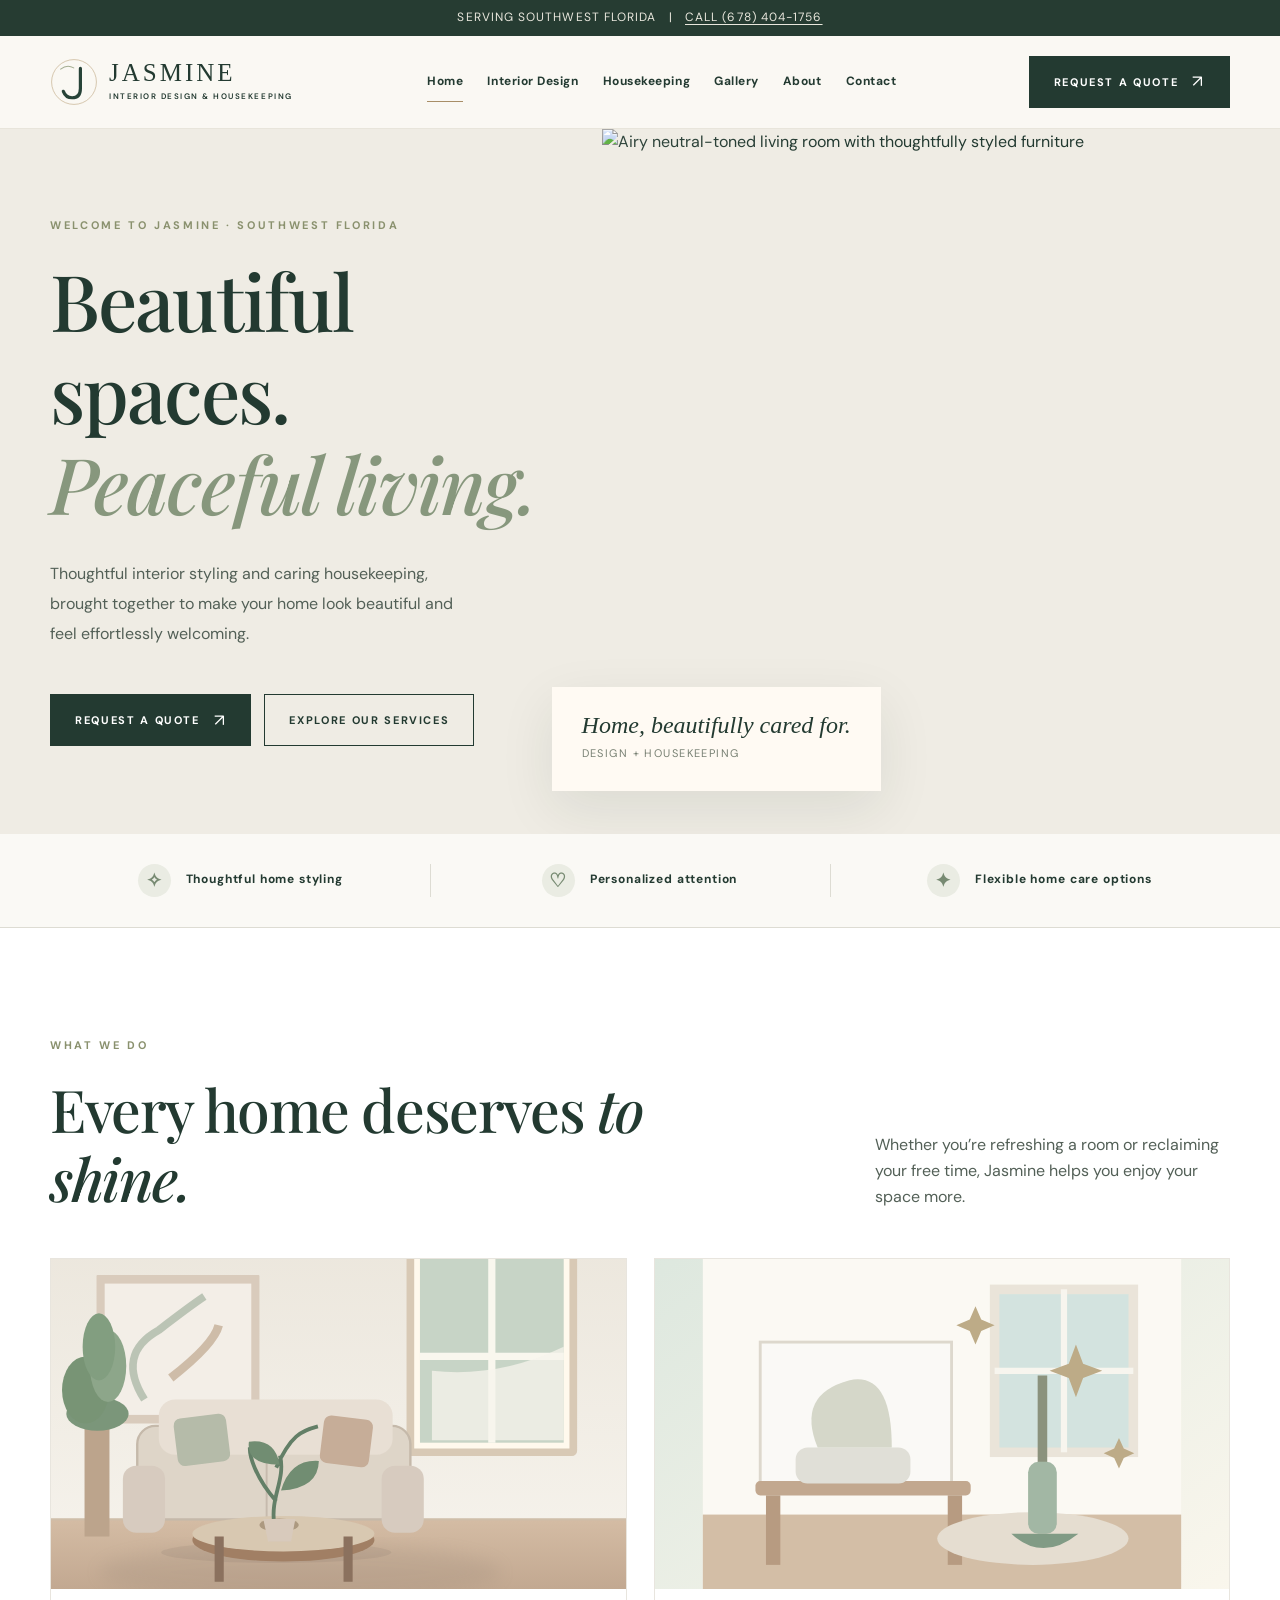
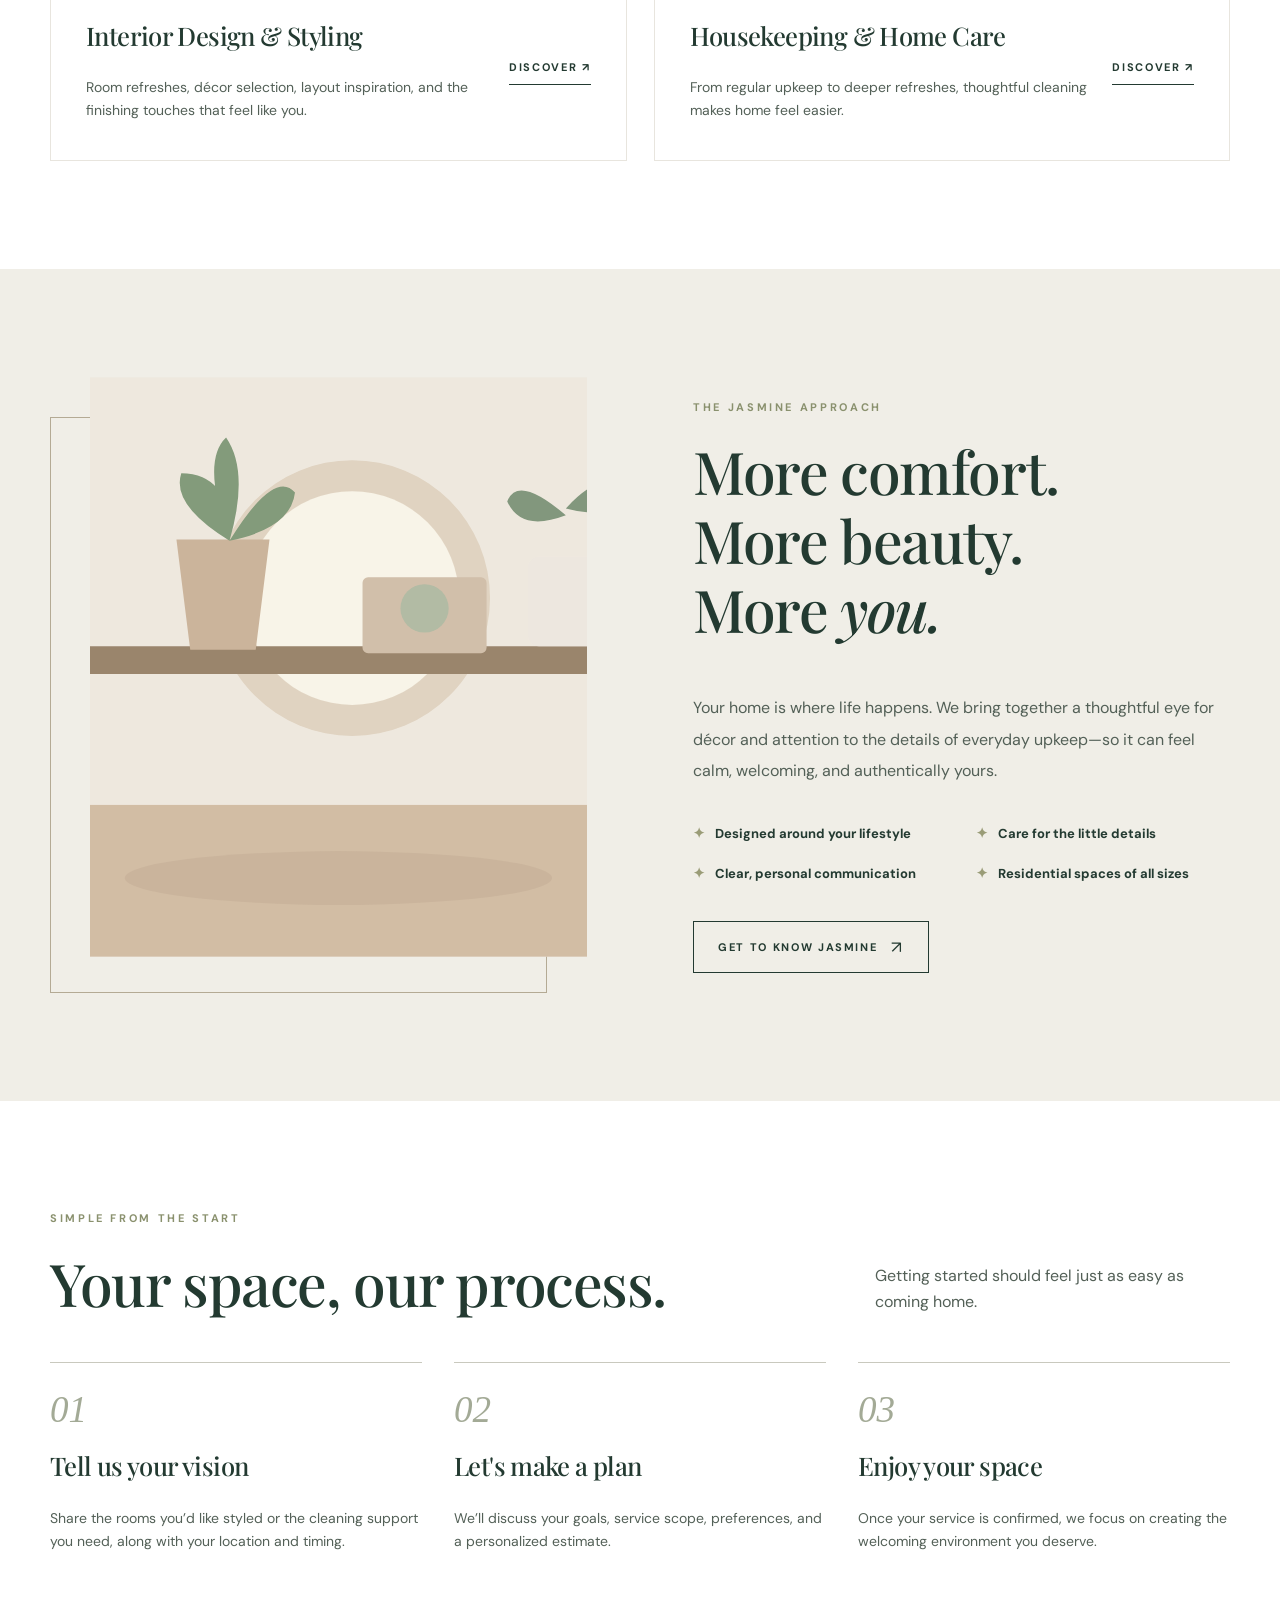
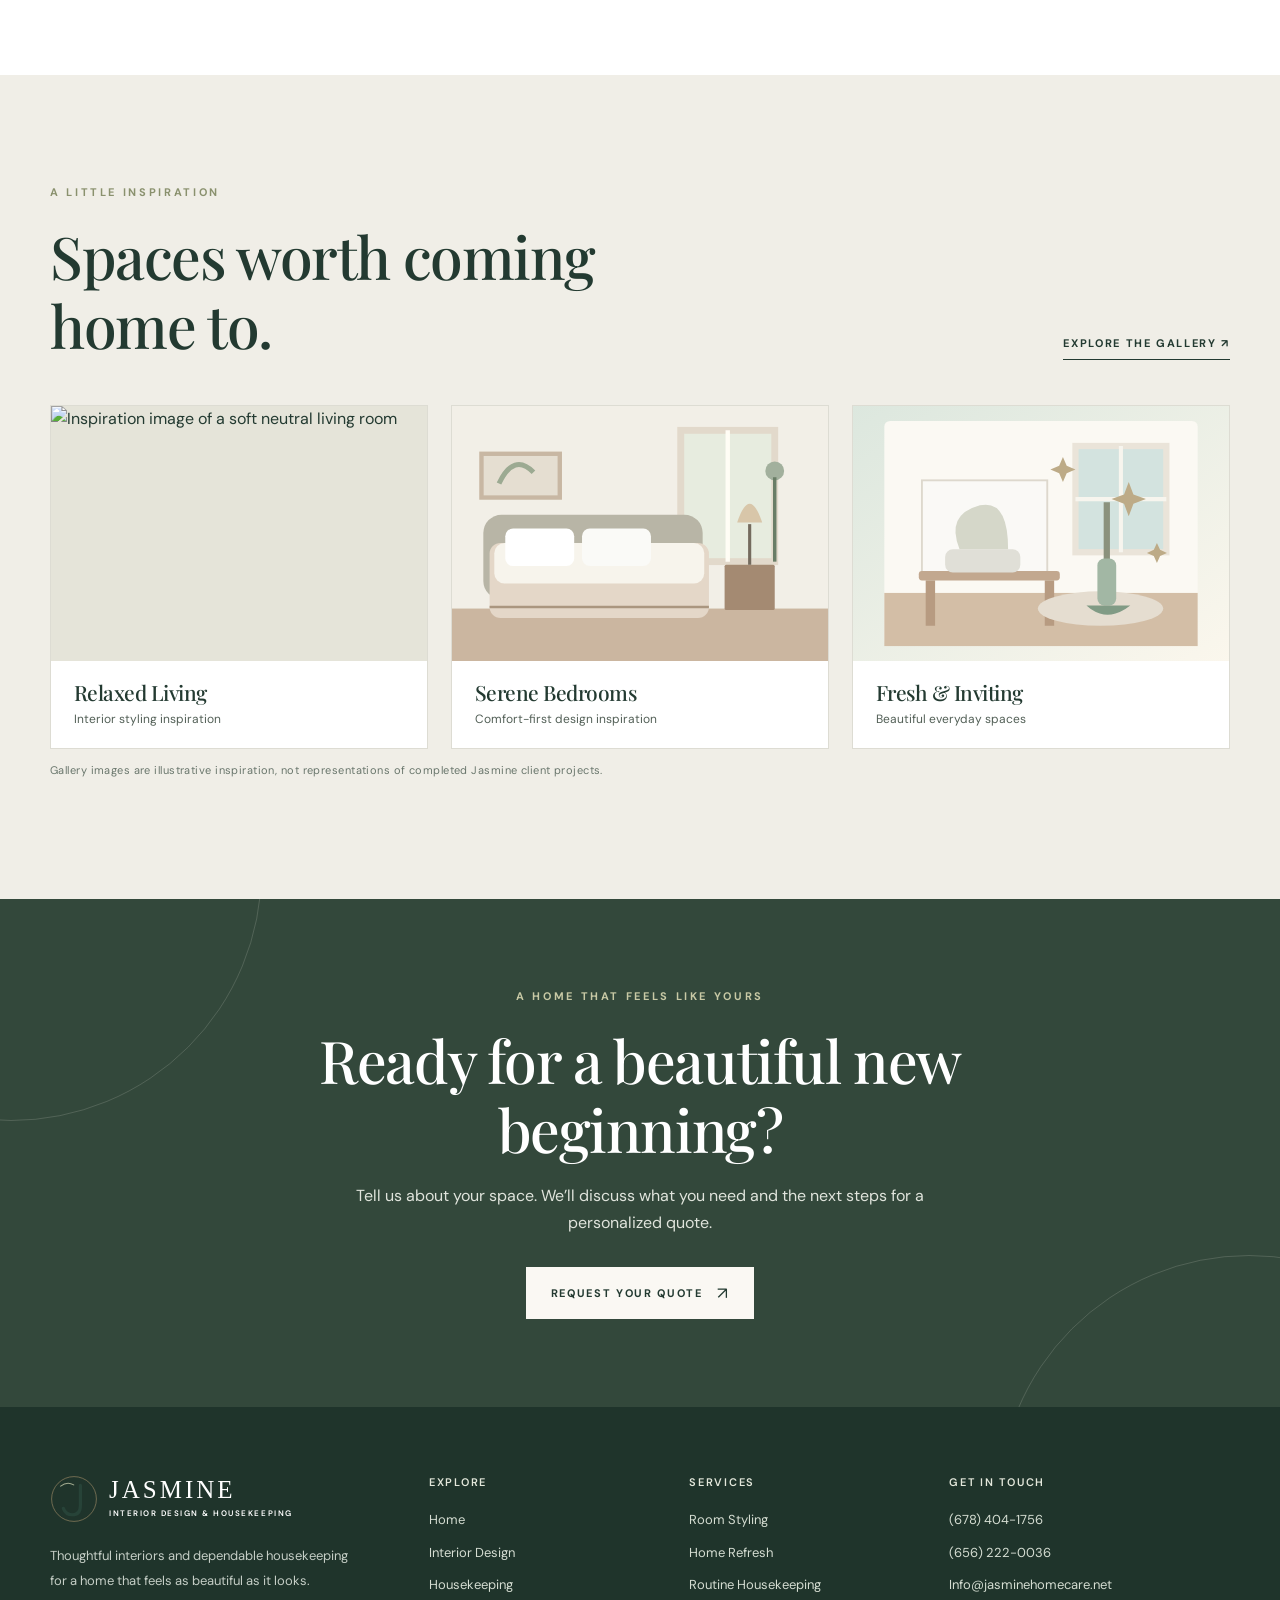
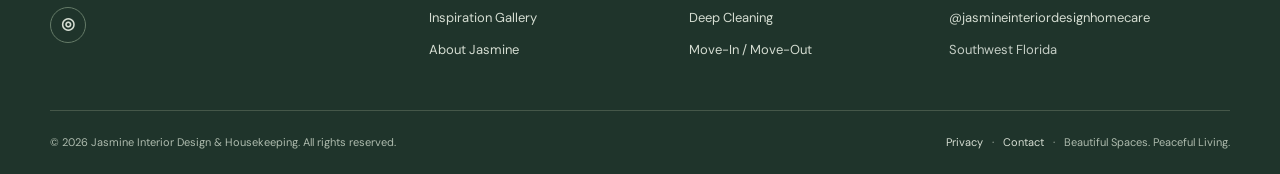
==== index.html @ 0d12ba1d "Initial commit via Netlify [skip ci]" ====
<!doctype html><html lang="en"><head><meta charset="utf-8"><meta name="viewport" content="width=device-width,initial-scale=1"><meta name="theme-color" content="#233a31"><title>Jasmine | Interior Design &amp; Housekeeping in Southwest Florida</title><meta name="description" content="Elegant interior styling and dependable housekeeping in Southwest Florida. Make your space beautiful and peaceful with Jasmine."><link rel="icon" type="image/svg+xml" href="assets/favicon.svg"><link rel="canonical" href="https://jasminehomecare.net/"><link rel="stylesheet" href="assets/site.css"><meta property="og:type" content="website"><meta property="og:title" content="Jasmine | Interior Design &amp; Housekeeping in Southwest Florida"><meta property="og:description" content="Elegant interior styling and dependable housekeeping in Southwest Florida. Make your space beautiful and peaceful with Jasmine."><meta property="og:url" content="https://jasminehomecare.net/"><script type="application/ld+json">{"@context":"https://schema.org","@type":"HomeAndConstructionBusiness","name":"Jasmine Interior Design & Housekeeping","url":"https://jasminehomecare.net","telephone":["+1-678-404-1756","+1-656-222-0036"],"email":"Info@jasminehomecare.net","areaServed":{"@type":"Place","name":"Southwest Florida"},"sameAs":["https://www.instagram.com/jasmineinteriordesignhomecare/"]}</script></head><body><a class="skip-link" href="#main">Skip to content</a><div class="site-announcement">SERVING SOUTHWEST FLORIDA &nbsp; | &nbsp; <a href="tel:+16784041756">CALL (678) 404-1756</a></div><header class="header"><div class="nav container"><a class="brand" href="index.html" aria-label="Jasmine home"><img class="brand-mark" src="assets/logo.svg" alt=""><span class="brand-copy">JASMINE<small>INTERIOR DESIGN & HOUSEKEEPING</small></span></a><nav id="site-menu" class="nav-links" aria-label="Main navigation"><a href="index.html" aria-current="page">Home</a><a href="interior-design.html">Interior Design</a><a href="housekeeping.html">Housekeeping</a><a href="gallery.html">Gallery</a><a href="about.html">About</a><a href="contact.html">Contact</a></nav><div class="nav-actions"><a href="contact.html" class="btn">Request a Quote <span class="arrow">↗</span></a><button class="mobile-toggle" type="button" aria-controls="site-menu" aria-expanded="false" aria-label="Open navigation">☰</button></div></div></header><main id="main"><section class="hero"><div class="hero-copy"><span class="eyebrow">WELCOME TO JASMINE · SOUTHWEST FLORIDA</span><h1>Beautiful spaces.<br><em>Peaceful living.</em></h1><p>Thoughtful interior styling and caring housekeeping, brought together to make your home look beautiful and feel effortlessly welcoming.</p><div class="hero-buttons"><a class="btn" href="contact.html">Request a Quote <span class="arrow">↗</span></a><a class="btn btn--outline" href="interior-design.html">Explore Our Services</a></div></div><div class="hero-photo"><img class="cover-photo" src="https://images.unsplash.com/photo-1600607687920-4e2a09cf159d?auto=format&fit=crop&w=1450&q=85" data-fallback="assets/images/living-room.svg" alt="Airy neutral-toned living room with thoughtfully styled furniture" loading="eager" decoding="async"><div class="float-caption"><b>Home, beautifully cared for.</b><span>Design + housekeeping</span></div></div></section><div class="trust-strip"><div class="container trust-inner"><div><span class="mini-icon">✧</span> Thoughtful home styling</div><div><span class="mini-icon">♡</span> Personalized attention</div><div><span class="mini-icon">✦</span> Flexible home care options</div></div></div><section class="section section--white"><div class="container"><div class="section-heading"><div><span class="eyebrow">WHAT WE DO</span><h2>Every home deserves <em>to shine.</em></h2></div><p>Whether you’re refreshing a room or reclaiming your free time, Jasmine helps you enjoy your space more.</p></div><div class="card-grid"><article class="service-card"><div class="photo-box"><img class="" src="https://images.unsplash.com/photo-1600210492486-724fe5c67fb0?auto=format&fit=crop&w=1100&q=82" data-fallback="assets/images/living-room.svg" alt="Elegant living room decorated in neutral tones" loading="lazy" decoding="async"></div><div class="service-card-copy"><div><h3>Interior Design & Styling</h3><p>Room refreshes, décor selection, layout inspiration, and the finishing touches that feel like you.</p></div><a class="text-link" href="interior-design.html">Discover <span aria-hidden="true">↗</span></a></div></article><article class="service-card"><div class="photo-box"><img class="" src="https://images.unsplash.com/photo-1581578731548-c64695cc6952?auto=format&fit=crop&w=1100&q=82" data-fallback="assets/images/housekeeping.svg" alt="Bright clean home with carefully maintained furnishings" loading="lazy" decoding="async"></div><div class="service-card-copy"><div><h3>Housekeeping & Home Care</h3><p>From regular upkeep to deeper refreshes, thoughtful cleaning makes home feel easier.</p></div><a class="text-link" href="housekeeping.html">Discover <span aria-hidden="true">↗</span></a></div></article></div></div></section><section class="section section--muted"><div class="container intro-grid"><div class="intro-visual"><img class="" src="https://images.unsplash.com/photo-1600566753190-17f0baa2a6c3?auto=format&fit=crop&w=1100&q=82" data-fallback="assets/images/styling.svg" alt="Carefully selected home furnishings and styled décor" loading="lazy" decoding="async"></div><div class="intro-text"><span class="eyebrow">THE JASMINE APPROACH</span><h2>More comfort.<br>More beauty.<br>More <em>you.</em></h2><p>Your home is where life happens. We bring together a thoughtful eye for décor and attention to the details of everyday upkeep—so it can feel calm, welcoming, and authentically yours.</p><div class="detail-list"><span>Designed around your lifestyle</span><span>Care for the little details</span><span>Clear, personal communication</span><span>Residential spaces of all sizes</span></div><a href="about.html" class="btn btn--outline">Get to Know Jasmine <span class="arrow">↗</span></a></div></div></section><section class="section section--white"><div class="container"><div class="section-heading"><div><span class="eyebrow">SIMPLE FROM THE START</span><h2>Your space, our process.</h2></div><p>Getting started should feel just as easy as coming home.</p></div><div class="steps"><div class="step"><span class="step-num">01</span><h3>Tell us your vision</h3><p>Share the rooms you’d like styled or the cleaning support you need, along with your location and timing.</p></div><div class="step"><span class="step-num">02</span><h3>Let's make a plan</h3><p>We’ll discuss your goals, service scope, preferences, and a personalized estimate.</p></div><div class="step"><span class="step-num">03</span><h3>Enjoy your space</h3><p>Once your service is confirmed, we focus on creating the welcoming environment you deserve.</p></div></div></div></section><section class="section section--muted"><div class="container"><div class="section-heading"><div><span class="eyebrow">A LITTLE INSPIRATION</span><h2>Spaces worth coming home to.</h2></div><a class="text-link" href="gallery.html">Explore the Gallery ↗</a></div><div class="gallery-grid"><article class="gallery-card"><div class="photo-box"><img class="" src="https://images.unsplash.com/photo-1600607687920-4e2a09cf159d?auto=format&fit=crop&w=1450&q=85" data-fallback="assets/images/living-room.svg" alt="Inspiration image of a soft neutral living room" loading="lazy" decoding="async"></div><div><h3>Relaxed Living</h3><p>Interior styling inspiration</p></div></article><article class="gallery-card"><div class="photo-box"><img class="" src="https://images.unsplash.com/photo-1616486338812-3dadae4b4ace?auto=format&fit=crop&w=1100&q=82" data-fallback="assets/images/bedroom.svg" alt="Inspiration image of a serene bedroom" loading="lazy" decoding="async"></div><div><h3>Serene Bedrooms</h3><p>Comfort-first design inspiration</p></div></article><article class="gallery-card"><div class="photo-box"><img class="" src="https://images.unsplash.com/photo-1600566752355-35792bedcfea?auto=format&fit=crop&w=1100&q=82" data-fallback="assets/images/housekeeping.svg" alt="Inspiration image of a light-filled kitchen" loading="lazy" decoding="async"></div><div><h3>Fresh & Inviting</h3><p>Beautiful everyday spaces</p></div></article></div><p class="img-caption">Gallery images are illustrative inspiration, not representations of completed Jasmine client projects.</p></div></section><section class="quote-banner"><div class="container"><span class="eyebrow">A HOME THAT FEELS LIKE YOURS</span><h2>Ready for a beautiful new beginning?</h2><p>Tell us about your space. We’ll discuss what you need and the next steps for a personalized quote.</p><a href="contact.html" class="btn btn--light">Request Your Quote <span class="arrow">↗</span></a></div></section></main><footer class="footer"><div class="container"><div class="footer-main"><div><a class="brand" href="index.html"><img class="brand-mark" src="assets/logo.svg" alt=""><span class="brand-copy">JASMINE<small>INTERIOR DESIGN & HOUSEKEEPING</small></span></a><p style="max-width:300px;margin-top:21px">Thoughtful interiors and dependable housekeeping for a home that feels as beautiful as it looks.</p><a class="social-circle" href="https://www.instagram.com/jasmineinteriordesignhomecare/" aria-label="Jasmine on Instagram" target="_blank" rel="noopener noreferrer">◎</a></div><div><h4>Explore</h4><div class="footer-links"><a href="index.html">Home</a><a href="interior-design.html">Interior Design</a><a href="housekeeping.html">Housekeeping</a><a href="gallery.html">Inspiration Gallery</a><a href="about.html">About Jasmine</a></div></div><div><h4>Services</h4><div class="footer-links"><a href="interior-design.html">Room Styling</a><a href="interior-design.html">Home Refresh</a><a href="housekeeping.html">Routine Housekeeping</a><a href="housekeeping.html">Deep Cleaning</a><a href="housekeeping.html">Move-In / Move-Out</a></div></div><div><h4>Get in touch</h4><div class="footer-links"><a href="tel:+16784041756">(678) 404-1756</a><a href="tel:+16562220036">(656) 222-0036</a><a href="mailto:Info@jasminehomecare.net">Info@jasminehomecare.net</a><a href="https://www.instagram.com/jasmineinteriordesignhomecare/" target="_blank" rel="noopener noreferrer">@jasmineinteriordesignhomecare</a><span style="font-size:13px;color:#c5cec6">Southwest Florida</span></div></div></div><div class="footer-bottom"><span>© <span id="year">2026</span> Jasmine Interior Design & Housekeeping. All rights reserved.</span><span><a href="privacy.html">Privacy</a> &nbsp; · &nbsp; <a href="contact.html">Contact</a> &nbsp; · &nbsp; Beautiful Spaces. Peaceful Living.</span></div></div></footer><script src="assets/site.js" defer></script><script>document.getElementById('year').textContent=new Date().getFullYear()</script></body></html>
---- assets/site.css ----
@import url('https://fonts.googleapis.com/css2?family=DM+Sans:wght@400;500;600;700&family=Manrope:wght@400;500;600;700&family=Playfair+Display:wght@400;500;600&display=swap');
:root{--ink:#233a31;--ink2:#45564d;--sage:#94a18b;--gold:#a88e67;--ivory:#f9f7f2;--cream:#efece4;--white:#fff;--line:#dddcd3;--radius:6px;--shadow:0 18px 55px rgba(22,40,30,.09)}*{box-sizing:border-box}html{scroll-behavior:smooth}body{margin:0;background:var(--ivory);color:var(--ink);font-family:'DM Sans',Arial,sans-serif;line-height:1.65}img{max-width:100%;display:block}a{color:inherit}button,input,select,textarea{font:inherit}button{cursor:pointer}h1,h2,h3,h4,p{margin-top:0}h1,h2,h3,.serif{font-family:'Playfair Display',Georgia,serif;font-weight:500;line-height:1.17;letter-spacing:-.024em}h1{font-size:clamp(3.2rem,6.1vw,6.8rem)}h2{font-size:clamp(2.35rem,4.6vw,4.35rem)}h3{font-size:clamp(1.45rem,2vw,2rem)}p{color:#536057}a{text-decoration:none}a:hover{color:#8b7758}.container{width:min(1180px,calc(100% - 52px));margin-inline:auto}.eyebrow{display:block;color:#8a916e;font-size:11px;letter-spacing:.24em;font-weight:700;text-transform:uppercase;margin-bottom:21px}.eyebrow--light{color:#dbd3b9}.site-announcement{background:#263c32;color:#e9e7dd;text-align:center;font-size:12px;padding:8px 18px;letter-spacing:.09em}.site-announcement a{text-decoration:underline;text-underline-offset:3px}.header{position:relative;z-index:10;background:#faf8f3;border-bottom:1px solid #e8e5db}.nav{height:92px;display:flex;align-items:center;justify-content:space-between;gap:30px}.brand{display:flex;align-items:center;gap:11px;min-width:245px}.brand-mark{width:48px;height:48px;flex:0 0 auto}.brand-copy{font-family:Georgia,serif;font-size:25px;line-height:1;letter-spacing:.12em;color:var(--ink)}.brand-copy small{font:600 8px/1.7 'DM Sans',sans-serif;letter-spacing:.19em;display:block;margin-top:5px}.nav-links{display:flex;align-items:center;gap:24px}.nav-links a{font-size:12px;font-weight:700;white-space:nowrap;letter-spacing:.045em;position:relative}.nav-links a[aria-current="page"]:after{content:'';position:absolute;left:0;right:0;bottom:-10px;height:1px;background:var(--gold)}.nav-actions{display:flex;align-items:center;gap:12px}.btn{display:inline-flex;align-items:center;justify-content:center;gap:14px;min-height:52px;padding:15px 24px;background:var(--ink);border:1px solid var(--ink);color:white;font-size:11px;letter-spacing:.15em;text-transform:uppercase;font-weight:700;transition:transform .22s,background .22s,color .22s;white-space:nowrap}.btn:hover{transform:translateY(-2px);background:#3c5749;color:#fff}.btn--outline{background:transparent;border-color:var(--ink);color:var(--ink)}.btn--outline:hover{color:white;background:var(--ink)}.btn--light{background:#faf8f3;color:var(--ink);border-color:#faf8f3}.btn--light:hover{color:var(--ink);background:#e6dfd1}.arrow{font-size:17px;font-weight:400;line-height:1}.mobile-toggle{display:none;background:none;border:none;padding:8px;color:var(--ink);font-size:24px}.hero{position:relative;min-height:705px;display:grid;grid-template-columns:47% 53%;background:var(--cream);overflow:hidden}.hero-copy{z-index:1;display:flex;flex-direction:column;justify-content:center;padding:70px max(45px,calc((100vw - 1180px)/2)) 70px max(26px,calc((100vw - 1180px)/2));padding-right:35px}.hero-copy h1{margin:0 0 30px;max-width:600px}.hero-copy h1 em{font-style:italic;color:#87977d}.hero-copy p{font-size:16px;max-width:410px;line-height:1.85}.hero-buttons{display:flex;flex-wrap:wrap;gap:13px;margin-top:30px}.hero-photo{position:relative;min-height:560px}.cover-photo{position:absolute;inset:0;width:100%;height:100%;object-fit:cover}.hero-photo:after{content:'';position:absolute;inset:0;background:linear-gradient(90deg,rgba(239,236,228,.07),transparent 35%)}.float-caption{position:absolute;left:-50px;bottom:43px;z-index:1;background:#fffaf3;padding:25px 30px;box-shadow:var(--shadow);min-width:238px}.float-caption b{display:block;font:italic 24px Georgia,serif}.float-caption span{font-size:11px;color:#788073;text-transform:uppercase;letter-spacing:.13em}.trust-strip{background:#faf9f5;border-bottom:1px solid var(--line)}.trust-inner{display:grid;grid-template-columns:repeat(3,1fr);gap:18px;padding:30px 0}.trust-inner div{display:flex;align-items:center;justify-content:center;gap:15px;border-right:1px solid var(--line);font-size:12px;letter-spacing:.07em;font-weight:700}.trust-inner div:last-child{border:0}.mini-icon{width:33px;height:33px;border-radius:50%;display:grid;place-items:center;background:#eaece3;color:#778a72;font-size:19px}.section{padding:108px 0}.section--muted{background:#f0eee7}.section--white{background:white}.section-heading{display:flex;justify-content:space-between;align-items:end;gap:28px;margin-bottom:45px}.section-heading h2{max-width:650px;margin-bottom:0}.section-heading p{max-width:355px;margin-bottom:2px}.card-grid{display:grid;grid-template-columns:repeat(2,1fr);gap:27px}.service-card{background:white;border:1px solid #e8e5de;overflow:hidden}.photo-box{position:relative;overflow:hidden;background:#e5e4d9}.service-card .photo-box{height:330px}.photo-box img{width:100%;height:100%;object-fit:cover;transition:transform .55s}.service-card:hover img,.gallery-card:hover img{transform:scale(1.045)}.service-card-copy{padding:32px 35px 38px;display:flex;justify-content:space-between;gap:25px;align-items:center}.service-card-copy p{font-size:14px;margin:9px 0 0}.text-link{font-size:11px;text-transform:uppercase;letter-spacing:.15em;border-bottom:1px solid currentColor;padding-bottom:7px;font-weight:700;white-space:nowrap}.intro-grid{display:grid;grid-template-columns:1fr 1fr;gap:9%;align-items:center}.intro-visual{position:relative;padding:0 0 36px 40px}.intro-visual:before{content:'';position:absolute;left:0;top:40px;bottom:0;right:40px;border:1px solid #b4aa94}.intro-visual img{position:relative;width:100%;height:580px;object-fit:cover}.intro-text p{max-width:525px;line-height:1.95}.detail-list{display:grid;grid-template-columns:repeat(2,1fr);gap:17px 29px;margin:36px 0}.detail-list span{font-size:13px;font-weight:700;display:flex;align-items:center;gap:10px}.detail-list span:before{content:'✦';color:#9a9c77;font-size:14px}.numbers{background:var(--ink);color:white;padding:70px 0}.numbers-inner{display:grid;grid-template-columns:repeat(3,1fr);gap:36px;text-align:center}.numbers b{display:block;font:400 36px Georgia,serif;margin-bottom:8px}.numbers span{color:#d5dbd2;font-size:12px;letter-spacing:.09em}.steps{display:grid;grid-template-columns:repeat(3,1fr);gap:32px}.step{border-top:1px solid #c9c9be;padding-top:25px}.step-num{font:italic 37px Georgia,serif;color:#a3aa96;display:block;margin-bottom:20px}.step p{font-size:14px}.quote-banner{background:#33483b;color:white;padding:88px 0;text-align:center;position:relative;overflow:hidden}.quote-banner:before,.quote-banner:after{content:'';position:absolute;border:1px solid rgba(222,223,210,.18);width:500px;height:500px;border-radius:50%;top:-280px;left:-240px}.quote-banner:after{left:auto;right:-220px;top:auto;bottom:-350px}.quote-banner .eyebrow{color:#c8c9a5}.quote-banner h2{max-width:780px;margin:0 auto 20px}.quote-banner p{color:#e0e4dc;max-width:580px;margin:0 auto 31px}.footer{background:#1f342b;color:#e4e8dc;padding:68px 0 22px}.footer-main{display:grid;grid-template-columns:1.55fr 1fr 1fr 1.3fr;gap:44px}.footer h4{font:600 11px 'DM Sans',sans-serif;letter-spacing:.16em;text-transform:uppercase;margin-bottom:20px}.footer p{color:#c5cec6;font-size:13px;line-height:1.9}.footer a{color:#d5ddd2;font-size:13px}.footer a:hover{color:white;text-decoration:underline}.footer .brand-copy{color:white}.footer-links{display:grid;gap:11px}.footer-bottom{display:flex;justify-content:space-between;gap:20px;border-top:1px solid #455749;margin-top:50px;padding-top:22px;font-size:11px;color:#aebbae}.footer-bottom a{font-size:11px}.page-hero{background:#eae7df;padding:105px 0 110px;position:relative;overflow:hidden}.page-hero:after{content:'';width:470px;height:470px;border:1px solid #cfcaba;position:absolute;right:-130px;top:-230px;border-radius:50%}.page-hero .container{position:relative;z-index:1}.page-hero h1{font-size:clamp(3.6rem,6vw,6.5rem);max-width:830px}.page-hero p{max-width:650px;font-size:17px;line-height:1.9}.split-feature{display:grid;grid-template-columns:1fr 1fr;align-items:center;gap:8%}.split-feature img{height:520px;width:100%;object-fit:cover}.split-feature p{line-height:1.95}.pill-label{font-size:11px;text-transform:uppercase;letter-spacing:.18em;color:var(--gold);font-weight:700}.tiles{display:grid;grid-template-columns:repeat(3,1fr);gap:23px}.tile{background:white;border:1px solid var(--line);padding:33px;min-height:245px}.tile .tile-symbol{font:italic 32px Georgia,serif;color:#a8ad92}.tile h3{font-size:24px;margin-top:24px;margin-bottom:11px}.tile p{font-size:13px;line-height:1.8}.gallery-grid{display:grid;grid-template-columns:repeat(3,1fr);gap:23px}.gallery-card{background:#fff;border:1px solid var(--line)}.gallery-card .photo-box{height:255px}.gallery-card div:last-child{padding:19px 23px}.gallery-card h3{font-size:21px;margin:0 0 5px}.gallery-card p{font-size:12px;margin:0}.filters{display:flex;gap:9px;flex-wrap:wrap;margin:0 0 30px}.filter-btn{padding:11px 18px;background:transparent;border:1px solid #bbc1b4;font-size:12px;color:var(--ink)}.filter-btn[aria-pressed="true"]{background:var(--ink);color:#fff;border-color:var(--ink)}.notice{padding:16px 22px;background:#e5ebe2;font-size:13px;border-left:3px solid #8a9a84;color:#405347;margin-bottom:34px}.contact-layout{display:grid;grid-template-columns:1fr 1.22fr;gap:8%;align-items:start}.contact-aside{padding-top:10px}.contact-aside h2{font-size:clamp(2.4rem,4vw,4rem)}.contact-details{display:grid;gap:24px;margin-top:38px}.contact-item{padding-bottom:21px;border-bottom:1px solid var(--line)}.contact-item small{font-size:10px;letter-spacing:.17em;color:#859083;text-transform:uppercase;font-weight:700;display:block;margin-bottom:8px}.contact-item a{font-size:18px}.contact-form{background:white;border:1px solid #e1dfd5;padding:42px;box-shadow:var(--shadow)}.contact-form h3{margin-bottom:8px;font-size:32px}.contact-form p{font-size:13px;margin-bottom:27px}.form-grid{display:grid;grid-template-columns:1fr 1fr;gap:20px}.form-field{display:flex;flex-direction:column;gap:7px;margin-bottom:19px}.form-field.full{grid-column:1/-1}.form-field label{font-weight:700;color:#3d5043;font-size:12px}.form-field input,.form-field select,.form-field textarea{width:100%;padding:14px 15px;border:1px solid #d5d8ce;border-radius:0;background:#fbfaf7;color:var(--ink);outline-offset:2px;font-size:14px}.form-field textarea{min-height:122px;resize:vertical}.form-field input:focus,.form-field select:focus,.form-field textarea:focus{border-color:#7f8e79;outline:2px solid #c5d1c1}.form-note{font-size:12px;color:#718071;margin:17px 0 0}.form-actions{display:flex;flex-wrap:wrap;gap:10px;align-items:center}.status{margin-top:12px;font-size:13px;min-height:20px}.faq{max-width:900px;margin:auto}.faq details{border-bottom:1px solid var(--line);padding:22px 0}.faq summary{cursor:pointer;font:500 22px Georgia,serif;list-style:none;display:flex;justify-content:space-between;gap:20px}.faq summary::-webkit-details-marker{display:none}.faq summary:after{content:'+';font:400 24px sans-serif}.faq details[open] summary:after{content:'−'}.faq details p{padding-top:16px;font-size:14px;margin:0;line-height:1.9;max-width:720px}.social-circle{border:1px solid #657b68;border-radius:50%;width:36px;height:36px;display:inline-flex;align-items:center;justify-content:center;font-weight:700;font-size:16px!important}.skip-link{position:absolute;left:-9999px;top:10px;background:white;padding:12px;z-index:100}.skip-link:focus{left:10px}.img-caption{font-size:11px;color:#69766c;letter-spacing:.04em;margin-top:12px}.small-list{padding-left:20px;color:#536057;font-size:14px;line-height:2}.legal{max-width:840px}.legal h2{font-size:32px;margin-top:35px}.legal p,.legal li{font-size:14px;line-height:1.9}.spacer{height:15px}@media(max-width:1150px){.nav-links{gap:15px}.nav-links a{font-size:11px}.brand{min-width:210px}.brand-copy{font-size:22px}.nav-actions .btn{padding:12px 14px}.footer-main{gap:26px}}@media(max-width:990px){.nav{height:80px}.mobile-toggle{display:block}.nav-links{position:absolute;display:none;top:100%;left:0;right:0;background:#faf8f3;padding:25px 26px 30px;box-shadow:0 20px 30px #00000017;border-bottom:1px solid var(--line);flex-direction:column;align-items:stretch;gap:20px}.nav-links.is-open{display:flex}.nav-links a{font-size:14px}.nav-links a[aria-current="page"]:after{bottom:-4px;right:auto;width:36px}.hero{grid-template-columns:50% 50%;min-height:600px}.hero-copy{padding-left:27px}.hero-copy h1{font-size:clamp(3.1rem,5vw,5rem)}.float-caption{left:18px}.footer-main{grid-template-columns:repeat(2,1fr)}.section{padding:75px 0}.contact-layout{gap:35px}}@media(max-width:700px){.container{width:min(100% - 36px,1180px)}.site-announcement{font-size:10px}.nav-actions .btn{display:none}.nav{height:72px}.brand{min-width:0}.brand-mark{height:41px;width:41px}.brand-copy{font-size:21px}.brand-copy small{font-size:7px}.hero{display:flex;flex-direction:column;min-height:0}.hero-copy{order:2;padding:53px 22px 65px}.hero-copy h1{font-size:clamp(3.55rem,13vw,5.3rem)}.hero-photo{order:1;min-height:370px}.float-caption{left:auto;right:18px;bottom:-18px;padding:17px 20px;min-width:190px}.float-caption b{font-size:20px}.trust-inner{grid-template-columns:1fr;gap:10px;padding:20px 0}.trust-inner div{justify-content:flex-start;border:none;padding:6px}.section{padding:69px 0}.section-heading{align-items:start;flex-direction:column;margin-bottom:30px;gap:15px}.section-heading h2{font-size:clamp(2.55rem,10vw,4rem)}.card-grid,.intro-grid,.split-feature,.contact-layout{grid-template-columns:1fr;gap:40px}.service-card .photo-box{height:270px}.service-card-copy{padding:25px;align-items:start;flex-direction:column;gap:12px}.intro-visual{padding:0 0 25px 25px}.intro-visual img,.split-feature img{height:370px}.detail-list{grid-template-columns:1fr 1fr;gap:15px}.steps,.tiles,.gallery-grid{grid-template-columns:1fr}.numbers-inner{grid-template-columns:1fr;gap:27px}.numbers{padding:45px 0}.quote-banner{padding:75px 0}.quote-banner h2{font-size:2.8rem}.page-hero{padding:70px 0}.page-hero h1{font-size:clamp(3.1rem,12vw,5rem)}.footer-main{grid-template-columns:1fr 1fr;gap:35px}.footer-main>div:first-child{grid-column:1/-1}.footer-bottom{flex-direction:column}.gallery-card .photo-box{height:290px}.contact-form{padding:25px 22px}.form-grid{grid-template-columns:1fr;gap:0}.form-field.full{grid-column:auto}.faq summary{font-size:19px}}@media(max-width:420px){.footer-main{grid-template-columns:1fr}.hero-buttons{align-items:stretch;flex-direction:column}.btn{width:100%}.detail-list{grid-template-columns:1fr}.float-caption{bottom:-27px}.hero-copy{padding-top:62px}}@media(prefers-reduced-motion:reduce){html{scroll-behavior:auto}*,*:before,*:after{animation-duration:.01ms!important;transition-duration:.01ms!important}}
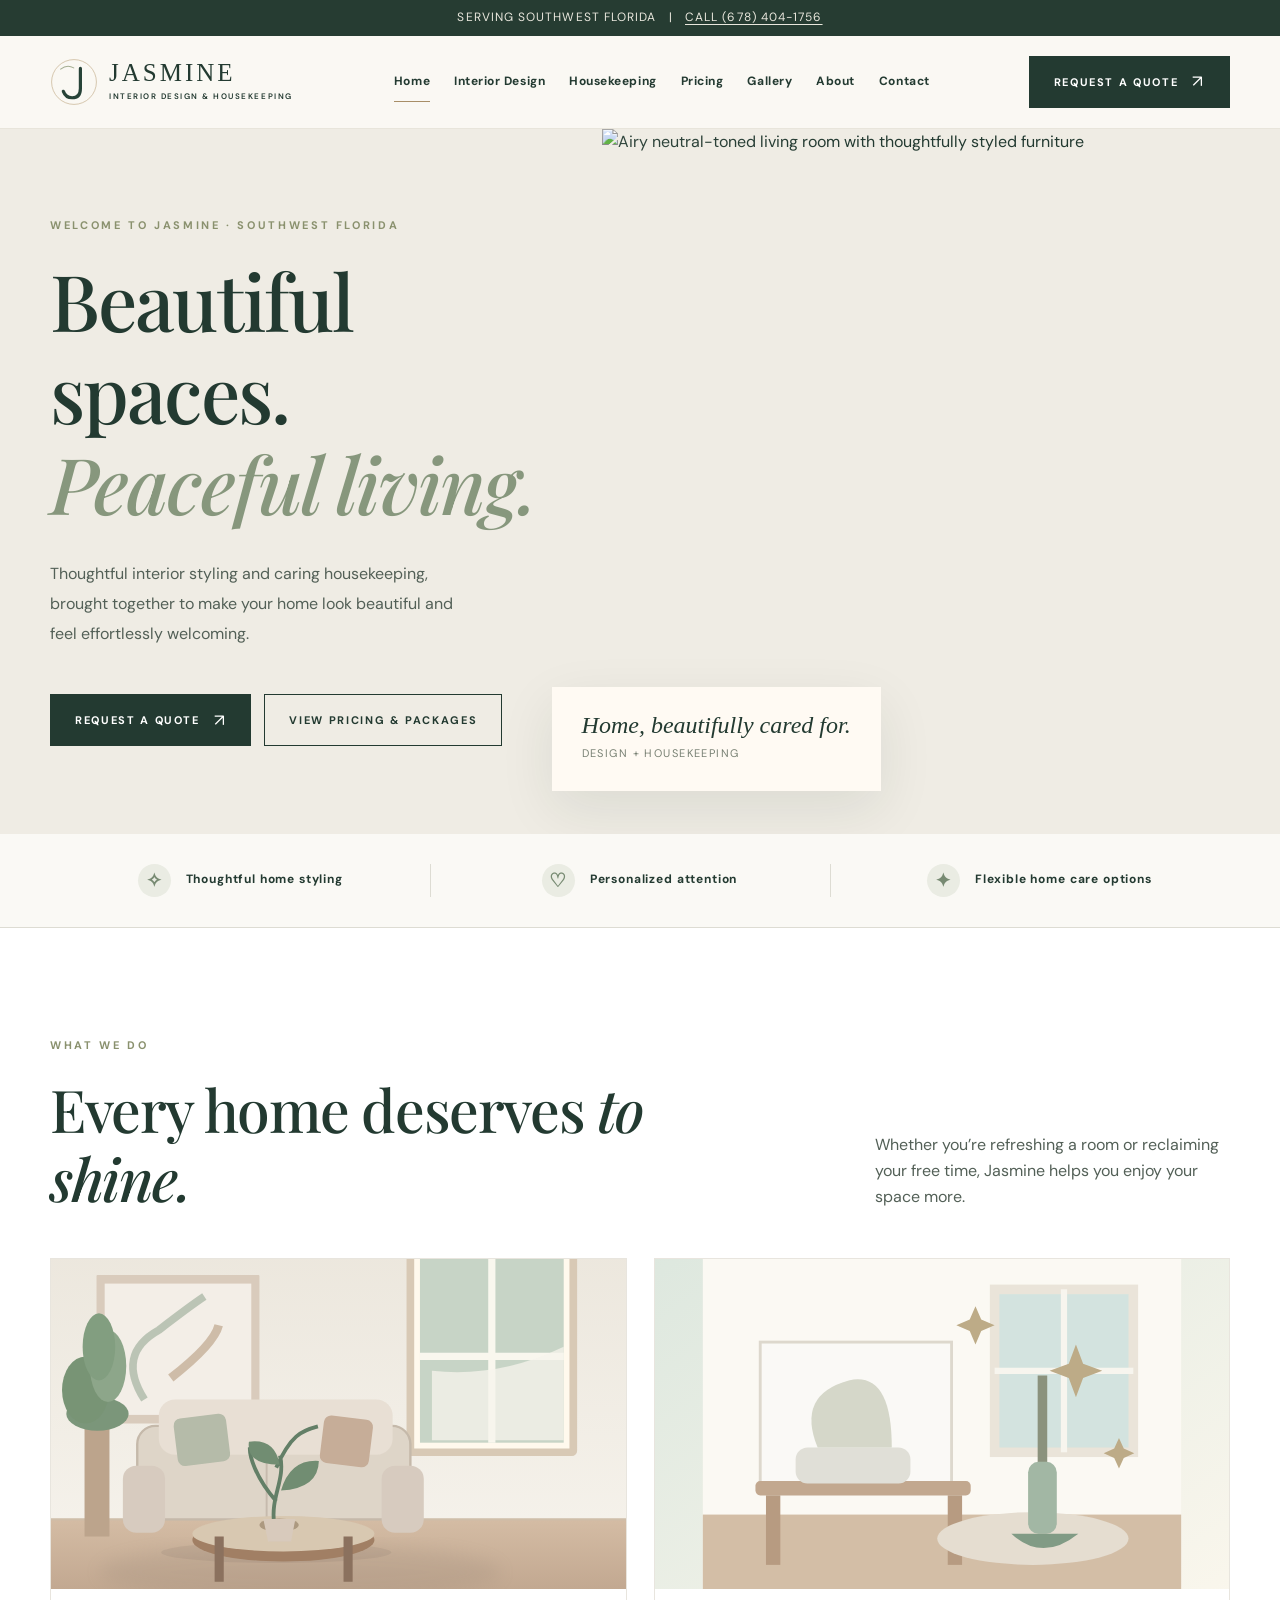
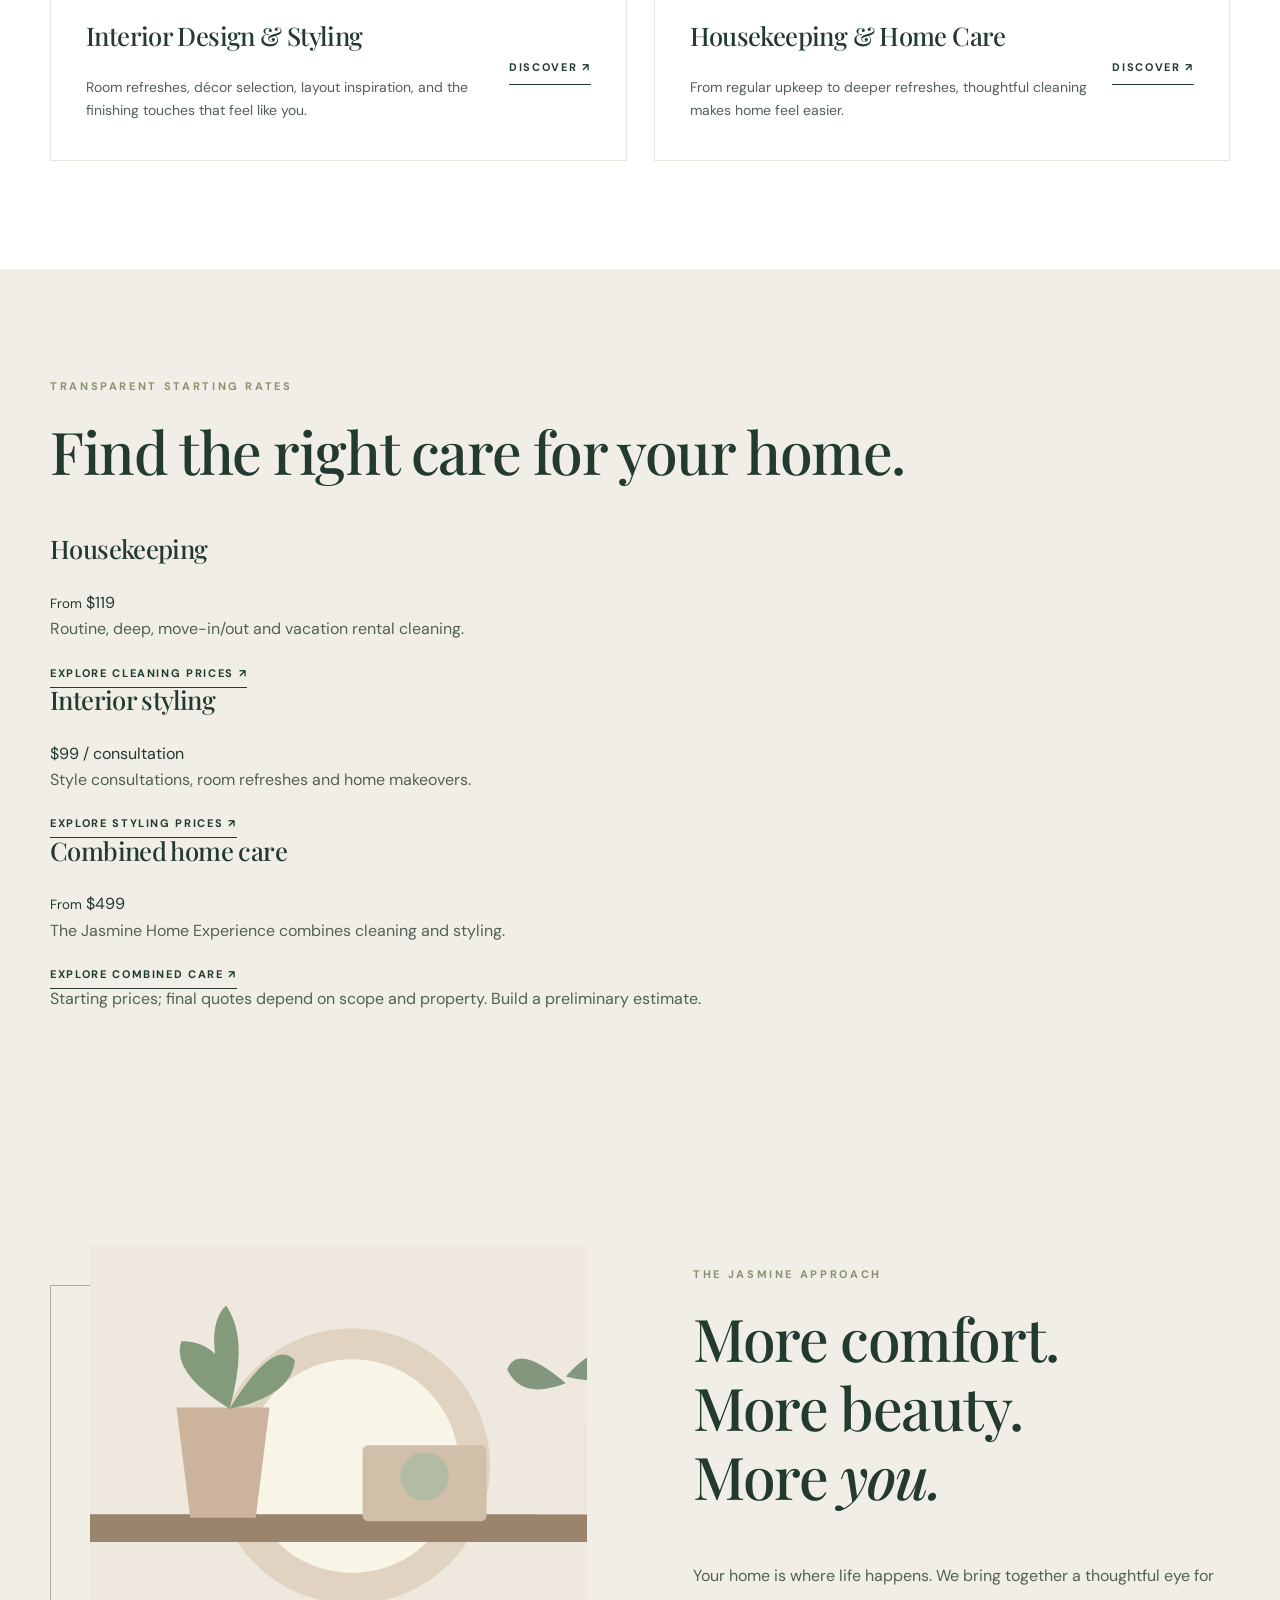
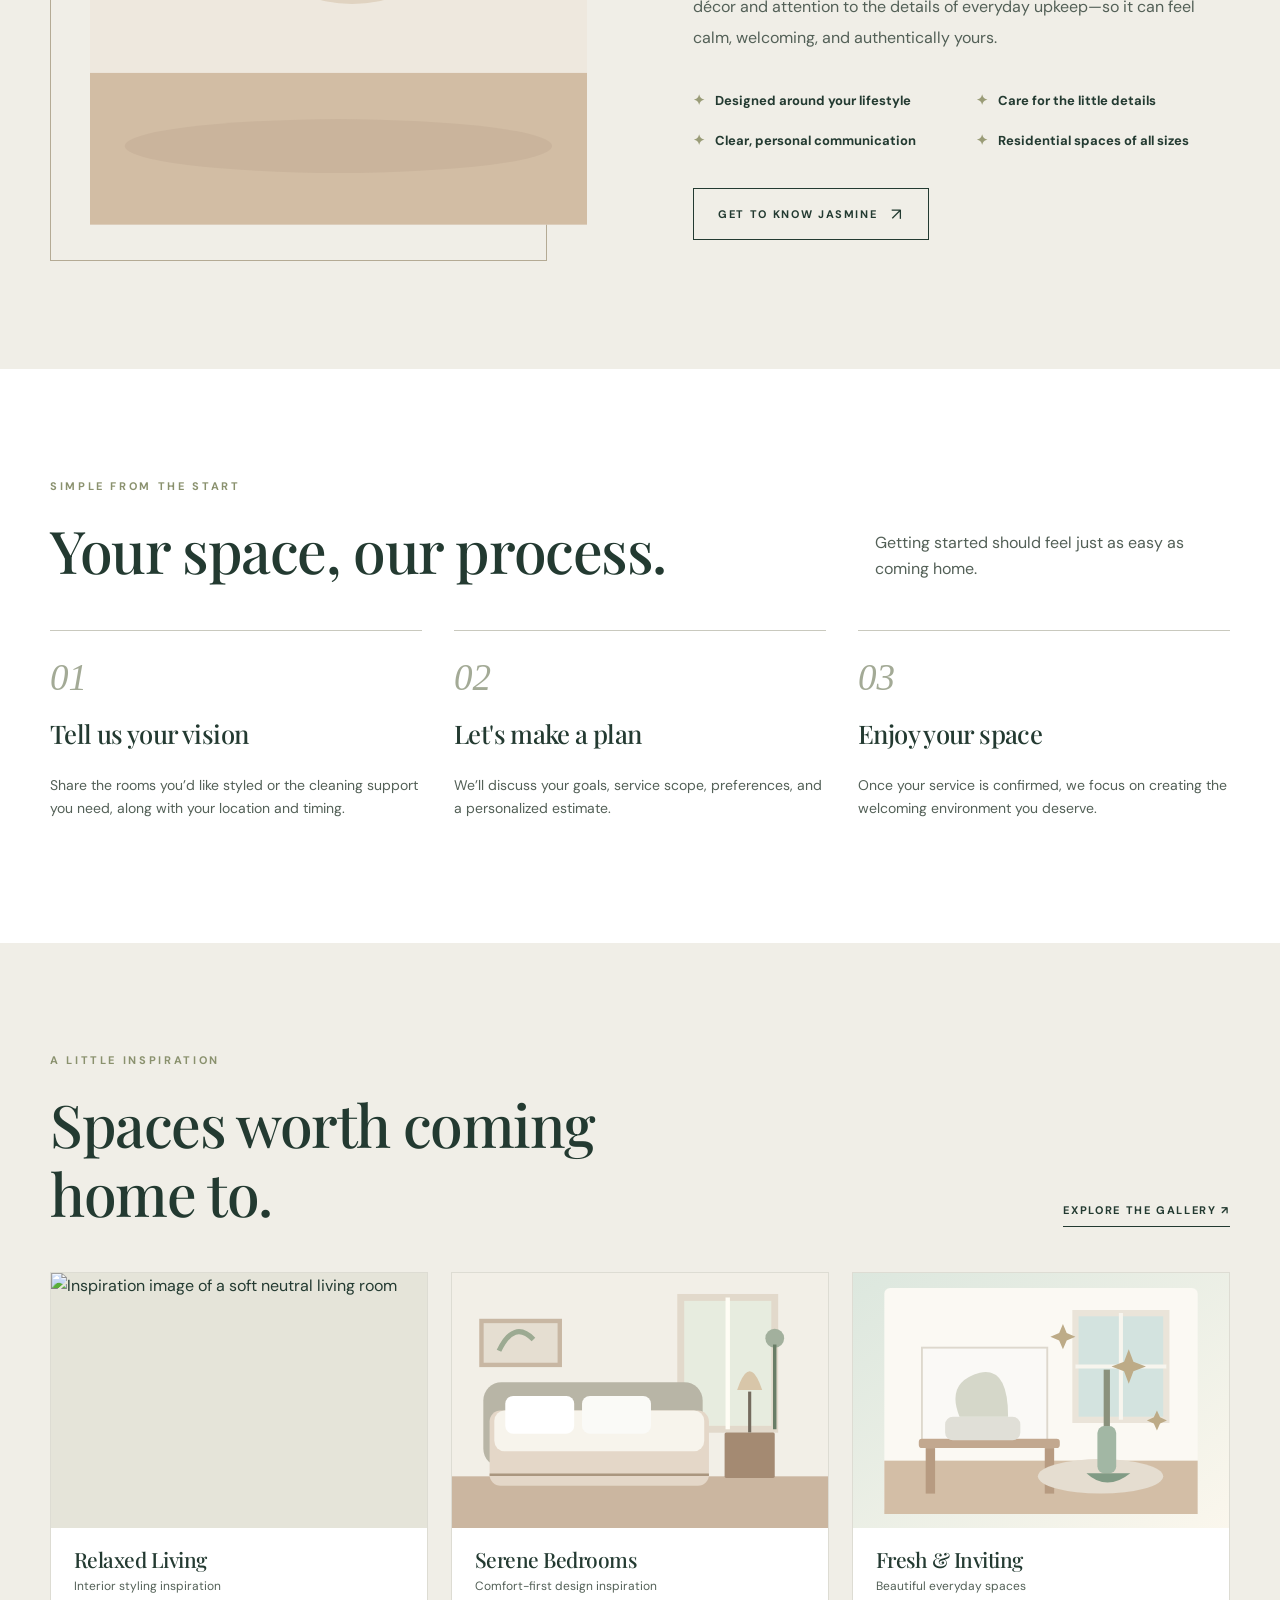
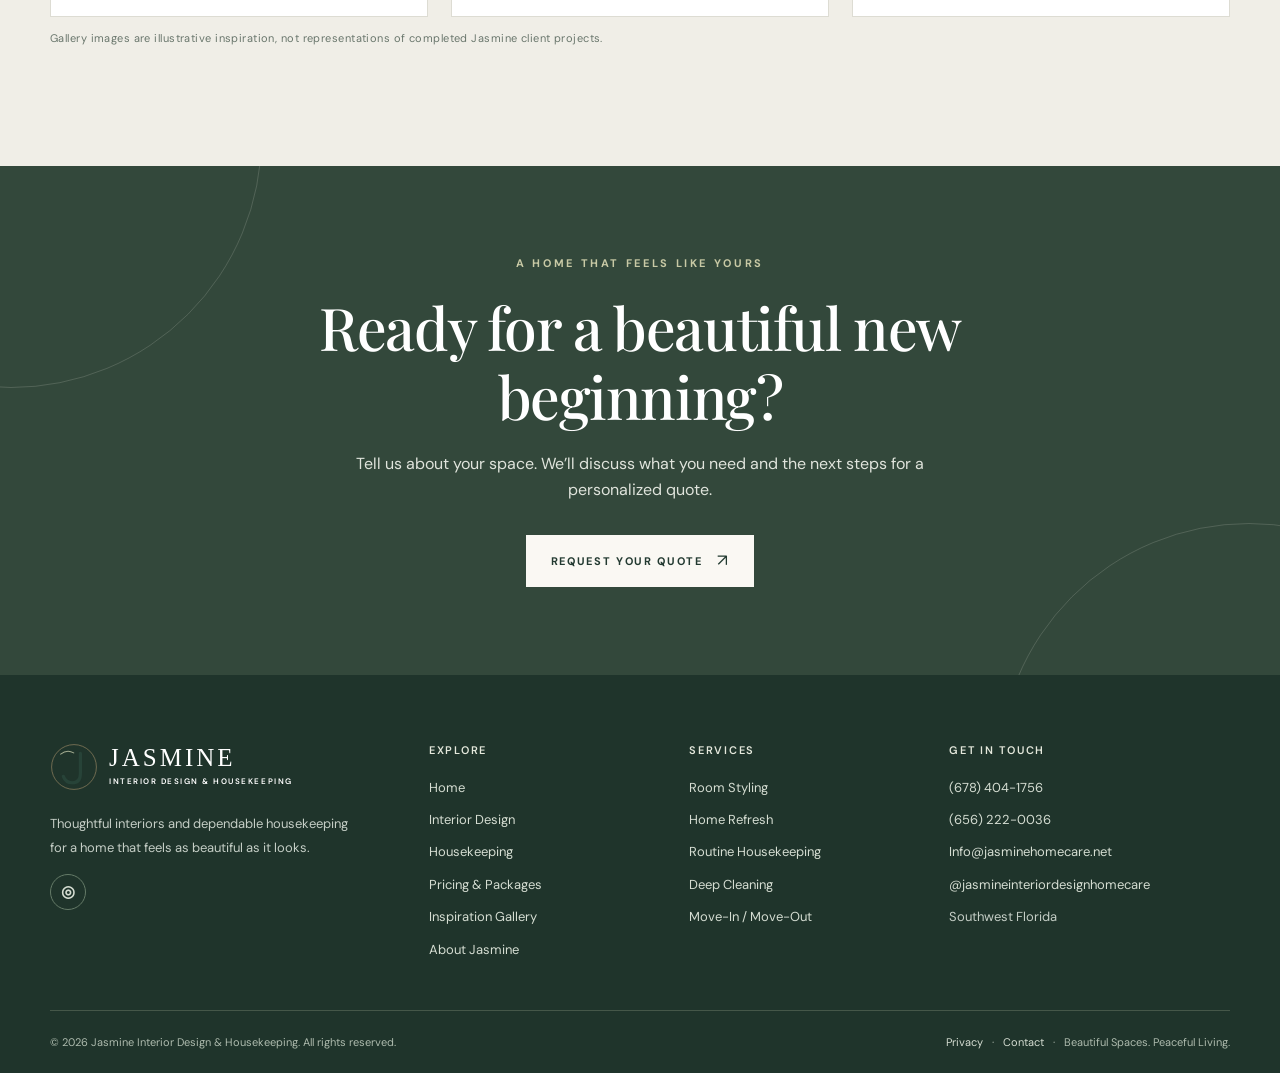
==== commit c4fa4153: "feat(pricing): index.html" ====
--- a/index.html
+++ b/index.html
@@ -1 +1 @@
-<!doctype html><html lang="en"><head><meta charset="utf-8"><meta name="viewport" content="width=device-width,initial-scale=1"><meta name="theme-color" content="#233a31"><title>Jasmine | Interior Design &amp; Housekeeping in Southwest Florida</title><meta name="description" content="Elegant interior styling and dependable housekeeping in Southwest Florida. Make your space beautiful and peaceful with Jasmine."><link rel="icon" type="image/svg+xml" href="assets/favicon.svg"><link rel="canonical" href="https://jasminehomecare.net/"><link rel="stylesheet" href="assets/site.css"><meta property="og:type" content="website"><meta property="og:title" content="Jasmine | Interior Design &amp; Housekeeping in Southwest Florida"><meta property="og:description" content="Elegant interior styling and dependable housekeeping in Southwest Florida. Make your space beautiful and peaceful with Jasmine."><meta property="og:url" content="https://jasminehomecare.net/"><script type="application/ld+json">{"@context":"https://schema.org","@type":"HomeAndConstructionBusiness","name":"Jasmine Interior Design & Housekeeping","url":"https://jasminehomecare.net","telephone":["+1-678-404-1756","+1-656-222-0036"],"email":"Info@jasminehomecare.net","areaServed":{"@type":"Place","name":"Southwest Florida"},"sameAs":["https://www.instagram.com/jasmineinteriordesignhomecare/"]}</script></head><body><a class="skip-link" href="#main">Skip to content</a><div class="site-announcement">SERVING SOUTHWEST FLORIDA &nbsp; | &nbsp; <a href="tel:+16784041756">CALL (678) 404-1756</a></div><header class="header"><div class="nav container"><a class="brand" href="index.html" aria-label="Jasmine home"><img class="brand-mark" src="assets/logo.svg" alt=""><span class="brand-copy">JASMINE<small>INTERIOR DESIGN & HOUSEKEEPING</small></span></a><nav id="site-menu" class="nav-links" aria-label="Main navigation"><a href="index.html" aria-current="page">Home</a><a href="interior-design.html">Interior Design</a><a href="housekeeping.html">Housekeeping</a><a href="gallery.html">Gallery</a><a href="about.html">About</a><a href="contact.html">Contact</a></nav><div class="nav-actions"><a href="contact.html" class="btn">Request a Quote <span class="arrow">↗</span></a><button class="mobile-toggle" type="button" aria-controls="site-menu" aria-expanded="false" aria-label="Open navigation">☰</button></div></div></header><main id="main"><section class="hero"><div class="hero-copy"><span class="eyebrow">WELCOME TO JASMINE · SOUTHWEST FLORIDA</span><h1>Beautiful spaces.<br><em>Peaceful living.</em></h1><p>Thoughtful interior styling and caring housekeeping, brought together to make your home look beautiful and feel effortlessly welcoming.</p><div class="hero-buttons"><a class="btn" href="contact.html">Request a Quote <span class="arrow">↗</span></a><a class="btn btn--outline" href="interior-design.html">Explore Our Services</a></div></div><div class="hero-photo"><img class="cover-photo" src="https://images.unsplash.com/photo-1600607687920-4e2a09cf159d?auto=format&fit=crop&w=1450&q=85" data-fallback="assets/images/living-room.svg" alt="Airy neutral-toned living room with thoughtfully styled furniture" loading="eager" decoding="async"><div class="float-caption"><b>Home, beautifully cared for.</b><span>Design + housekeeping</span></div></div></section><div class="trust-strip"><div class="container trust-inner"><div><span class="mini-icon">✧</span> Thoughtful home styling</div><div><span class="mini-icon">♡</span> Personalized attention</div><div><span class="mini-icon">✦</span> Flexible home care options</div></div></div><section class="section section--white"><div class="container"><div class="section-heading"><div><span class="eyebrow">WHAT WE DO</span><h2>Every home deserves <em>to shine.</em></h2></div><p>Whether you’re refreshing a room or reclaiming your free time, Jasmine helps you enjoy your space more.</p></div><div class="card-grid"><article class="service-card"><div class="photo-box"><img class="" src="https://images.unsplash.com/photo-1600210492486-724fe5c67fb0?auto=format&fit=crop&w=1100&q=82" data-fallback="assets/images/living-room.svg" alt="Elegant living room decorated in neutral tones" loading="lazy" decoding="async"></div><div class="service-card-copy"><div><h3>Interior Design & Styling</h3><p>Room refreshes, décor selection, layout inspiration, and the finishing touches that feel like you.</p></div><a class="text-link" href="interior-design.html">Discover <span aria-hidden="true">↗</span></a></div></article><article class="service-card"><div class="photo-box"><img class="" src="https://images.unsplash.com/photo-1581578731548-c64695cc6952?auto=format&fit=crop&w=1100&q=82" data-fallback="assets/images/housekeeping.svg" alt="Bright clean home with carefully maintained furnishings" loading="lazy" decoding="async"></div><div class="service-card-copy"><div><h3>Housekeeping & Home Care</h3><p>From regular upkeep to deeper refreshes, thoughtful cleaning makes home feel easier.</p></div><a class="text-link" href="housekeeping.html">Discover <span aria-hidden="true">↗</span></a></div></article></div></div></section><section class="section section--muted"><div class="container intro-grid"><div class="intro-visual"><img class="" src="https://images.unsplash.com/photo-1600566753190-17f0baa2a6c3?auto=format&fit=crop&w=1100&q=82" data-fallback="assets/images/styling.svg" alt="Carefully selected home furnishings and styled décor" loading="lazy" decoding="async"></div><div class="intro-text"><span class="eyebrow">THE JASMINE APPROACH</span><h2>More comfort.<br>More beauty.<br>More <em>you.</em></h2><p>Your home is where life happens. We bring together a thoughtful eye for décor and attention to the details of everyday upkeep—so it can feel calm, welcoming, and authentically yours.</p><div class="detail-list"><span>Designed around your lifestyle</span><span>Care for the little details</span><span>Clear, personal communication</span><span>Residential spaces of all sizes</span></div><a href="about.html" class="btn btn--outline">Get to Know Jasmine <span class="arrow">↗</span></a></div></div></section><section class="section section--white"><div class="container"><div class="section-heading"><div><span class="eyebrow">SIMPLE FROM THE START</span><h2>Your space, our process.</h2></div><p>Getting started should feel just as easy as coming home.</p></div><div class="steps"><div class="step"><span class="step-num">01</span><h3>Tell us your vision</h3><p>Share the rooms you’d like styled or the cleaning support you need, along with your location and timing.</p></div><div class="step"><span class="step-num">02</span><h3>Let's make a plan</h3><p>We’ll discuss your goals, service scope, preferences, and a personalized estimate.</p></div><div class="step"><span class="step-num">03</span><h3>Enjoy your space</h3><p>Once your service is confirmed, we focus on creating the welcoming environment you deserve.</p></div></div></div></section><section class="section section--muted"><div class="container"><div class="section-heading"><div><span class="eyebrow">A LITTLE INSPIRATION</span><h2>Spaces worth coming home to.</h2></div><a class="text-link" href="gallery.html">Explore the Gallery ↗</a></div><div class="gallery-grid"><article class="gallery-card"><div class="photo-box"><img class="" src="https://images.unsplash.com/photo-1600607687920-4e2a09cf159d?auto=format&fit=crop&w=1450&q=85" data-fallback="assets/images/living-room.svg" alt="Inspiration image of a soft neutral living room" loading="lazy" decoding="async"></div><div><h3>Relaxed Living</h3><p>Interior styling inspiration</p></div></article><article class="gallery-card"><div class="photo-box"><img class="" src="https://images.unsplash.com/photo-1616486338812-3dadae4b4ace?auto=format&fit=crop&w=1100&q=82" data-fallback="assets/images/bedroom.svg" alt="Inspiration image of a serene bedroom" loading="lazy" decoding="async"></div><div><h3>Serene Bedrooms</h3><p>Comfort-first design inspiration</p></div></article><article class="gallery-card"><div class="photo-box"><img class="" src="https://images.unsplash.com/photo-1600566752355-35792bedcfea?auto=format&fit=crop&w=1100&q=82" data-fallback="assets/images/housekeeping.svg" alt="Inspiration image of a light-filled kitchen" loading="lazy" decoding="async"></div><div><h3>Fresh & Inviting</h3><p>Beautiful everyday spaces</p></div></article></div><p class="img-caption">Gallery images are illustrative inspiration, not representations of completed Jasmine client projects.</p></div></section><section class="quote-banner"><div class="container"><span class="eyebrow">A HOME THAT FEELS LIKE YOURS</span><h2>Ready for a beautiful new beginning?</h2><p>Tell us about your space. We’ll discuss what you need and the next steps for a personalized quote.</p><a href="contact.html" class="btn btn--light">Request Your Quote <span class="arrow">↗</span></a></div></section></main><footer class="footer"><div class="container"><div class="footer-main"><div><a class="brand" href="index.html"><img class="brand-mark" src="assets/logo.svg" alt=""><span class="brand-copy">JASMINE<small>INTERIOR DESIGN & HOUSEKEEPING</small></span></a><p style="max-width:300px;margin-top:21px">Thoughtful interiors and dependable housekeeping for a home that feels as beautiful as it looks.</p><a class="social-circle" href="https://www.instagram.com/jasmineinteriordesignhomecare/" aria-label="Jasmine on Instagram" target="_blank" rel="noopener noreferrer">◎</a></div><div><h4>Explore</h4><div class="footer-links"><a href="index.html">Home</a><a href="interior-design.html">Interior Design</a><a href="housekeeping.html">Housekeeping</a><a href="gallery.html">Inspiration Gallery</a><a href="about.html">About Jasmine</a></div></div><div><h4>Services</h4><div class="footer-links"><a href="interior-design.html">Room Styling</a><a href="interior-design.html">Home Refresh</a><a href="housekeeping.html">Routine Housekeeping</a><a href="housekeeping.html">Deep Cleaning</a><a href="housekeeping.html">Move-In / Move-Out</a></div></div><div><h4>Get in touch</h4><div class="footer-links"><a href="tel:+16784041756">(678) 404-1756</a><a href="tel:+16562220036">(656) 222-0036</a><a href="mailto:Info@jasminehomecare.net">Info@jasminehomecare.net</a><a href="https://www.instagram.com/jasmineinteriordesignhomecare/" target="_blank" rel="noopener noreferrer">@jasmineinteriordesignhomecare</a><span style="font-size:13px;color:#c5cec6">Southwest Florida</span></div></div></div><div class="footer-bottom"><span>© <span id="year">2026</span> Jasmine Interior Design & Housekeeping. All rights reserved.</span><span><a href="privacy.html">Privacy</a> &nbsp; · &nbsp; <a href="contact.html">Contact</a> &nbsp; · &nbsp; Beautiful Spaces. Peaceful Living.</span></div></div></footer><script src="assets/site.js" defer></script><script>document.getElementById('year').textContent=new Date().getFullYear()</script></body></html>+<!doctype html><html lang="en"><head><meta charset="utf-8"><meta name="viewport" content="width=device-width,initial-scale=1"><meta name="theme-color" content="#233a31"><title>Jasmine | Interior Design &amp; Housekeeping in Southwest Florida</title><meta name="description" content="Elegant interior styling and dependable housekeeping in Southwest Florida. Make your space beautiful and peaceful with Jasmine."><link rel="icon" type="image/svg+xml" href="assets/favicon.svg"><link rel="canonical" href="https://jasminehomecare.net/"><link rel="stylesheet" href="assets/site.css"><meta property="og:type" content="website"><meta property="og:title" content="Jasmine | Interior Design &amp; Housekeeping in Southwest Florida"><meta property="og:description" content="Elegant interior styling and dependable housekeeping in Southwest Florida. Make your space beautiful and peaceful with Jasmine."><meta property="og:url" content="https://jasminehomecare.net/"><script type="application/ld+json">{"@context":"https://schema.org","@type":"HomeAndConstructionBusiness","name":"Jasmine Interior Design & Housekeeping","url":"https://jasminehomecare.net","telephone":["+1-678-404-1756","+1-656-222-0036"],"email":"Info@jasminehomecare.net","areaServed":{"@type":"Place","name":"Southwest Florida"},"sameAs":["https://www.instagram.com/jasmineinteriordesignhomecare/"]}</script></head><body><a class="skip-link" href="#main">Skip to content</a><div class="site-announcement">SERVING SOUTHWEST FLORIDA &nbsp; | &nbsp; <a href="tel:+16784041756">CALL (678) 404-1756</a></div><header class="header"><div class="nav container"><a class="brand" href="index.html" aria-label="Jasmine home"><img class="brand-mark" src="assets/logo.svg" alt=""><span class="brand-copy">JASMINE<small>INTERIOR DESIGN & HOUSEKEEPING</small></span></a><nav id="site-menu" class="nav-links" aria-label="Main navigation"><a href="index.html" aria-current="page">Home</a><a href="interior-design.html">Interior Design</a><a href="housekeeping.html">Housekeeping</a><a href="pricing.html">Pricing</a><a href="gallery.html">Gallery</a><a href="about.html">About</a><a href="contact.html">Contact</a></nav><div class="nav-actions"><a href="contact.html" class="btn">Request a Quote <span class="arrow">↗</span></a><button class="mobile-toggle" type="button" aria-controls="site-menu" aria-expanded="false" aria-label="Open navigation">☰</button></div></div></header><main id="main"><section class="hero"><div class="hero-copy"><span class="eyebrow">WELCOME TO JASMINE · SOUTHWEST FLORIDA</span><h1>Beautiful spaces.<br><em>Peaceful living.</em></h1><p>Thoughtful interior styling and caring housekeeping, brought together to make your home look beautiful and feel effortlessly welcoming.</p><div class="hero-buttons"><a class="btn" href="contact.html">Request a Quote <span class="arrow">↗</span></a><a class="btn btn--outline" href="pricing.html">View Pricing &amp; Packages</a></div></div><div class="hero-photo"><img class="cover-photo" src="https://images.unsplash.com/photo-1600607687920-4e2a09cf159d?auto=format&fit=crop&w=1450&q=85" data-fallback="assets/images/living-room.svg" alt="Airy neutral-toned living room with thoughtfully styled furniture" loading="eager" decoding="async"><div class="float-caption"><b>Home, beautifully cared for.</b><span>Design + housekeeping</span></div></div></section><div class="trust-strip"><div class="container trust-inner"><div><span class="mini-icon">✧</span> Thoughtful home styling</div><div><span class="mini-icon">♡</span> Personalized attention</div><div><span class="mini-icon">✦</span> Flexible home care options</div></div></div><section class="section section--white"><div class="container"><div class="section-heading"><div><span class="eyebrow">WHAT WE DO</span><h2>Every home deserves <em>to shine.</em></h2></div><p>Whether you’re refreshing a room or reclaiming your free time, Jasmine helps you enjoy your space more.</p></div><div class="card-grid"><article class="service-card"><div class="photo-box"><img class="" src="https://images.unsplash.com/photo-1600210492486-724fe5c67fb0?auto=format&fit=crop&w=1100&q=82" data-fallback="assets/images/living-room.svg" alt="Elegant living room decorated in neutral tones" loading="lazy" decoding="async"></div><div class="service-card-copy"><div><h3>Interior Design & Styling</h3><p>Room refreshes, décor selection, layout inspiration, and the finishing touches that feel like you.</p></div><a class="text-link" href="interior-design.html">Discover <span aria-hidden="true">↗</span></a></div></article><article class="service-card"><div class="photo-box"><img class="" src="https://images.unsplash.com/photo-1581578731548-c64695cc6952?auto=format&fit=crop&w=1100&q=82" data-fallback="assets/images/housekeeping.svg" alt="Bright clean home with carefully maintained furnishings" loading="lazy" decoding="async"></div><div class="service-card-copy"><div><h3>Housekeeping & Home Care</h3><p>From regular upkeep to deeper refreshes, thoughtful cleaning makes home feel easier.</p></div><a class="text-link" href="housekeeping.html">Discover <span aria-hidden="true">↗</span></a></div></article></div></div></section><section class="section section--muted"><div class="container"><span class="eyebrow">TRANSPARENT STARTING RATES</span><h2>Find the right care for your home.</h2><div class="pricing-grid pricing-grid--compact"><article class="price-card"><h3>Housekeeping</h3><div class="package-price"><small>From</small> $119</div><p>Routine, deep, move-in/out and vacation rental cleaning.</p><a class="text-link" href="pricing.html#cleaning-packages">Explore cleaning prices ↗</a></article><article class="price-card"><h3>Interior styling</h3><div class="package-price">$99<span> / consultation</span></div><p>Style consultations, room refreshes and home makeovers.</p><a class="text-link" href="pricing.html#design-packages">Explore styling prices ↗</a></article><article class="price-card"><h3>Combined home care</h3><div class="package-price"><small>From</small> $499</div><p>The Jasmine Home Experience combines cleaning and styling.</p><a class="text-link" href="pricing.html#home-experience">Explore combined care ↗</a></article></div><p class="pricing-note">Starting prices; final quotes depend on scope and property. <a href="pricing.html#quick-estimate">Build a preliminary estimate.</a></p></div></section><section class="section section--muted"><div class="container intro-grid"><div class="intro-visual"><img class="" src="https://images.unsplash.com/photo-1600566753190-17f0baa2a6c3?auto=format&fit=crop&w=1100&q=82" data-fallback="assets/images/styling.svg" alt="Carefully selected home furnishings and styled décor" loading="lazy" decoding="async"></div><div class="intro-text"><span class="eyebrow">THE JASMINE APPROACH</span><h2>More comfort.<br>More beauty.<br>More <em>you.</em></h2><p>Your home is where life happens. We bring together a thoughtful eye for décor and attention to the details of everyday upkeep—so it can feel calm, welcoming, and authentically yours.</p><div class="detail-list"><span>Designed around your lifestyle</span><span>Care for the little details</span><span>Clear, personal communication</span><span>Residential spaces of all sizes</span></div><a href="about.html" class="btn btn--outline">Get to Know Jasmine <span class="arrow">↗</span></a></div></div></section><section class="section section--white"><div class="container"><div class="section-heading"><div><span class="eyebrow">SIMPLE FROM THE START</span><h2>Your space, our process.</h2></div><p>Getting started should feel just as easy as coming home.</p></div><div class="steps"><div class="step"><span class="step-num">01</span><h3>Tell us your vision</h3><p>Share the rooms you’d like styled or the cleaning support you need, along with your location and timing.</p></div><div class="step"><span class="step-num">02</span><h3>Let's make a plan</h3><p>We’ll discuss your goals, service scope, preferences, and a personalized estimate.</p></div><div class="step"><span class="step-num">03</span><h3>Enjoy your space</h3><p>Once your service is confirmed, we focus on creating the welcoming environment you deserve.</p></div></div></div></section><section class="section section--muted"><div class="container"><div class="section-heading"><div><span class="eyebrow">A LITTLE INSPIRATION</span><h2>Spaces worth coming home to.</h2></div><a class="text-link" href="gallery.html">Explore the Gallery ↗</a></div><div class="gallery-grid"><article class="gallery-card"><div class="photo-box"><img class="" src="https://images.unsplash.com/photo-1600607687920-4e2a09cf159d?auto=format&fit=crop&w=1450&q=85" data-fallback="assets/images/living-room.svg" alt="Inspiration image of a soft neutral living room" loading="lazy" decoding="async"></div><div><h3>Relaxed Living</h3><p>Interior styling inspiration</p></div></article><article class="gallery-card"><div class="photo-box"><img class="" src="https://images.unsplash.com/photo-1616486338812-3dadae4b4ace?auto=format&fit=crop&w=1100&q=82" data-fallback="assets/images/bedroom.svg" alt="Inspiration image of a serene bedroom" loading="lazy" decoding="async"></div><div><h3>Serene Bedrooms</h3><p>Comfort-first design inspiration</p></div></article><article class="gallery-card"><div class="photo-box"><img class="" src="https://images.unsplash.com/photo-1600566752355-35792bedcfea?auto=format&fit=crop&w=1100&q=82" data-fallback="assets/images/housekeeping.svg" alt="Inspiration image of a light-filled kitchen" loading="lazy" decoding="async"></div><div><h3>Fresh & Inviting</h3><p>Beautiful everyday spaces</p></div></article></div><p class="img-caption">Gallery images are illustrative inspiration, not representations of completed Jasmine client projects.</p></div></section><section class="quote-banner"><div class="container"><span class="eyebrow">A HOME THAT FEELS LIKE YOURS</span><h2>Ready for a beautiful new beginning?</h2><p>Tell us about your space. We’ll discuss what you need and the next steps for a personalized quote.</p><a href="contact.html" class="btn btn--light">Request Your Quote <span class="arrow">↗</span></a></div></section></main><footer class="footer"><div class="container"><div class="footer-main"><div><a class="brand" href="index.html"><img class="brand-mark" src="assets/logo.svg" alt=""><span class="brand-copy">JASMINE<small>INTERIOR DESIGN & HOUSEKEEPING</small></span></a><p style="max-width:300px;margin-top:21px">Thoughtful interiors and dependable housekeeping for a home that feels as beautiful as it looks.</p><a class="social-circle" href="https://www.instagram.com/jasmineinteriordesignhomecare/" aria-label="Jasmine on Instagram" target="_blank" rel="noopener noreferrer">◎</a></div><div><h4>Explore</h4><div class="footer-links"><a href="index.html">Home</a><a href="interior-design.html">Interior Design</a><a href="housekeeping.html">Housekeeping</a><a href="pricing.html">Pricing &amp; Packages</a><a href="gallery.html">Inspiration Gallery</a><a href="about.html">About Jasmine</a></div></div><div><h4>Services</h4><div class="footer-links"><a href="interior-design.html">Room Styling</a><a href="interior-design.html">Home Refresh</a><a href="housekeeping.html">Routine Housekeeping</a><a href="housekeeping.html">Deep Cleaning</a><a href="housekeeping.html">Move-In / Move-Out</a></div></div><div><h4>Get in touch</h4><div class="footer-links"><a href="tel:+16784041756">(678) 404-1756</a><a href="tel:+16562220036">(656) 222-0036</a><a href="mailto:Info@jasminehomecare.net">Info@jasminehomecare.net</a><a href="https://www.instagram.com/jasmineinteriordesignhomecare/" target="_blank" rel="noopener noreferrer">@jasmineinteriordesignhomecare</a><span style="font-size:13px;color:#c5cec6">Southwest Florida</span></div></div></div><div class="footer-bottom"><span>© <span id="year">2026</span> Jasmine Interior Design & Housekeeping. All rights reserved.</span><span><a href="privacy.html">Privacy</a> &nbsp; · &nbsp; <a href="contact.html">Contact</a> &nbsp; · &nbsp; Beautiful Spaces. Peaceful Living.</span></div></div></footer><script src="assets/site.js" defer></script><script>document.getElementById('year').textContent=new Date().getFullYear()</script></body></html>
--- a/assets/site.css
+++ b/assets/site.css
@@ -1,2 +1,42 @@
 @import url('https://fonts.googleapis.com/css2?family=DM+Sans:wght@400;500;600;700&family=Manrope:wght@400;500;600;700&family=Playfair+Display:wght@400;500;600&display=swap');
 :root{--ink:#233a31;--ink2:#45564d;--sage:#94a18b;--gold:#a88e67;--ivory:#f9f7f2;--cream:#efece4;--white:#fff;--line:#dddcd3;--radius:6px;--shadow:0 18px 55px rgba(22,40,30,.09)}*{box-sizing:border-box}html{scroll-behavior:smooth}body{margin:0;background:var(--ivory);color:var(--ink);font-family:'DM Sans',Arial,sans-serif;line-height:1.65}img{max-width:100%;display:block}a{color:inherit}button,input,select,textarea{font:inherit}button{cursor:pointer}h1,h2,h3,h4,p{margin-top:0}h1,h2,h3,.serif{font-family:'Playfair Display',Georgia,serif;font-weight:500;line-height:1.17;letter-spacing:-.024em}h1{font-size:clamp(3.2rem,6.1vw,6.8rem)}h2{font-size:clamp(2.35rem,4.6vw,4.35rem)}h3{font-size:clamp(1.45rem,2vw,2rem)}p{color:#536057}a{text-decoration:none}a:hover{color:#8b7758}.container{width:min(1180px,calc(100% - 52px));margin-inline:auto}.eyebrow{display:block;color:#8a916e;font-size:11px;letter-spacing:.24em;font-weight:700;text-transform:uppercase;margin-bottom:21px}.eyebrow--light{color:#dbd3b9}.site-announcement{background:#263c32;color:#e9e7dd;text-align:center;font-size:12px;padding:8px 18px;letter-spacing:.09em}.site-announcement a{text-decoration:underline;text-underline-offset:3px}.header{position:relative;z-index:10;background:#faf8f3;border-bottom:1px solid #e8e5db}.nav{height:92px;display:flex;align-items:center;justify-content:space-between;gap:30px}.brand{display:flex;align-items:center;gap:11px;min-width:245px}.brand-mark{width:48px;height:48px;flex:0 0 auto}.brand-copy{font-family:Georgia,serif;font-size:25px;line-height:1;letter-spacing:.12em;color:var(--ink)}.brand-copy small{font:600 8px/1.7 'DM Sans',sans-serif;letter-spacing:.19em;display:block;margin-top:5px}.nav-links{display:flex;align-items:center;gap:24px}.nav-links a{font-size:12px;font-weight:700;white-space:nowrap;letter-spacing:.045em;position:relative}.nav-links a[aria-current="page"]:after{content:'';position:absolute;left:0;right:0;bottom:-10px;height:1px;background:var(--gold)}.nav-actions{display:flex;align-items:center;gap:12px}.btn{display:inline-flex;align-items:center;justify-content:center;gap:14px;min-height:52px;padding:15px 24px;background:var(--ink);border:1px solid var(--ink);color:white;font-size:11px;letter-spacing:.15em;text-transform:uppercase;font-weight:700;transition:transform .22s,background .22s,color .22s;white-space:nowrap}.btn:hover{transform:translateY(-2px);background:#3c5749;color:#fff}.btn--outline{background:transparent;border-color:var(--ink);color:var(--ink)}.btn--outline:hover{color:white;background:var(--ink)}.btn--light{background:#faf8f3;color:var(--ink);border-color:#faf8f3}.btn--light:hover{color:var(--ink);background:#e6dfd1}.arrow{font-size:17px;font-weight:400;line-height:1}.mobile-toggle{display:none;background:none;border:none;padding:8px;color:var(--ink);font-size:24px}.hero{position:relative;min-height:705px;display:grid;grid-template-columns:47% 53%;background:var(--cream);overflow:hidden}.hero-copy{z-index:1;display:flex;flex-direction:column;justify-content:center;padding:70px max(45px,calc((100vw - 1180px)/2)) 70px max(26px,calc((100vw - 1180px)/2));padding-right:35px}.hero-copy h1{margin:0 0 30px;max-width:600px}.hero-copy h1 em{font-style:italic;color:#87977d}.hero-copy p{font-size:16px;max-width:410px;line-height:1.85}.hero-buttons{display:flex;flex-wrap:wrap;gap:13px;margin-top:30px}.hero-photo{position:relative;min-height:560px}.cover-photo{position:absolute;inset:0;width:100%;height:100%;object-fit:cover}.hero-photo:after{content:'';position:absolute;inset:0;background:linear-gradient(90deg,rgba(239,236,228,.07),transparent 35%)}.float-caption{position:absolute;left:-50px;bottom:43px;z-index:1;background:#fffaf3;padding:25px 30px;box-shadow:var(--shadow);min-width:238px}.float-caption b{display:block;font:italic 24px Georgia,serif}.float-caption span{font-size:11px;color:#788073;text-transform:uppercase;letter-spacing:.13em}.trust-strip{background:#faf9f5;border-bottom:1px solid var(--line)}.trust-inner{display:grid;grid-template-columns:repeat(3,1fr);gap:18px;padding:30px 0}.trust-inner div{display:flex;align-items:center;justify-content:center;gap:15px;border-right:1px solid var(--line);font-size:12px;letter-spacing:.07em;font-weight:700}.trust-inner div:last-child{border:0}.mini-icon{width:33px;height:33px;border-radius:50%;display:grid;place-items:center;background:#eaece3;color:#778a72;font-size:19px}.section{padding:108px 0}.section--muted{background:#f0eee7}.section--white{background:white}.section-heading{display:flex;justify-content:space-between;align-items:end;gap:28px;margin-bottom:45px}.section-heading h2{max-width:650px;margin-bottom:0}.section-heading p{max-width:355px;margin-bottom:2px}.card-grid{display:grid;grid-template-columns:repeat(2,1fr);gap:27px}.service-card{background:white;border:1px solid #e8e5de;overflow:hidden}.photo-box{position:relative;overflow:hidden;background:#e5e4d9}.service-card .photo-box{height:330px}.photo-box img{width:100%;height:100%;object-fit:cover;transition:transform .55s}.service-card:hover img,.gallery-card:hover img{transform:scale(1.045)}.service-card-copy{padding:32px 35px 38px;display:flex;justify-content:space-between;gap:25px;align-items:center}.service-card-copy p{font-size:14px;margin:9px 0 0}.text-link{font-size:11px;text-transform:uppercase;letter-spacing:.15em;border-bottom:1px solid currentColor;padding-bottom:7px;font-weight:700;white-space:nowrap}.intro-grid{display:grid;grid-template-columns:1fr 1fr;gap:9%;align-items:center}.intro-visual{position:relative;padding:0 0 36px 40px}.intro-visual:before{content:'';position:absolute;left:0;top:40px;bottom:0;right:40px;border:1px solid #b4aa94}.intro-visual img{position:relative;width:100%;height:580px;object-fit:cover}.intro-text p{max-width:525px;line-height:1.95}.detail-list{display:grid;grid-template-columns:repeat(2,1fr);gap:17px 29px;margin:36px 0}.detail-list span{font-size:13px;font-weight:700;display:flex;align-items:center;gap:10px}.detail-list span:before{content:'✦';color:#9a9c77;font-size:14px}.numbers{background:var(--ink);color:white;padding:70px 0}.numbers-inner{display:grid;grid-template-columns:repeat(3,1fr);gap:36px;text-align:center}.numbers b{display:block;font:400 36px Georgia,serif;margin-bottom:8px}.numbers span{color:#d5dbd2;font-size:12px;letter-spacing:.09em}.steps{display:grid;grid-template-columns:repeat(3,1fr);gap:32px}.step{border-top:1px solid #c9c9be;padding-top:25px}.step-num{font:italic 37px Georgia,serif;color:#a3aa96;display:block;margin-bottom:20px}.step p{font-size:14px}.quote-banner{background:#33483b;color:white;padding:88px 0;text-align:center;position:relative;overflow:hidden}.quote-banner:before,.quote-banner:after{content:'';position:absolute;border:1px solid rgba(222,223,210,.18);width:500px;height:500px;border-radius:50%;top:-280px;left:-240px}.quote-banner:after{left:auto;right:-220px;top:auto;bottom:-350px}.quote-banner .eyebrow{color:#c8c9a5}.quote-banner h2{max-width:780px;margin:0 auto 20px}.quote-banner p{color:#e0e4dc;max-width:580px;margin:0 auto 31px}.footer{background:#1f342b;color:#e4e8dc;padding:68px 0 22px}.footer-main{display:grid;grid-template-columns:1.55fr 1fr 1fr 1.3fr;gap:44px}.footer h4{font:600 11px 'DM Sans',sans-serif;letter-spacing:.16em;text-transform:uppercase;margin-bottom:20px}.footer p{color:#c5cec6;font-size:13px;line-height:1.9}.footer a{color:#d5ddd2;font-size:13px}.footer a:hover{color:white;text-decoration:underline}.footer .brand-copy{color:white}.footer-links{display:grid;gap:11px}.footer-bottom{display:flex;justify-content:space-between;gap:20px;border-top:1px solid #455749;margin-top:50px;padding-top:22px;font-size:11px;color:#aebbae}.footer-bottom a{font-size:11px}.page-hero{background:#eae7df;padding:105px 0 110px;position:relative;overflow:hidden}.page-hero:after{content:'';width:470px;height:470px;border:1px solid #cfcaba;position:absolute;right:-130px;top:-230px;border-radius:50%}.page-hero .container{position:relative;z-index:1}.page-hero h1{font-size:clamp(3.6rem,6vw,6.5rem);max-width:830px}.page-hero p{max-width:650px;font-size:17px;line-height:1.9}.split-feature{display:grid;grid-template-columns:1fr 1fr;align-items:center;gap:8%}.split-feature img{height:520px;width:100%;object-fit:cover}.split-feature p{line-height:1.95}.pill-label{font-size:11px;text-transform:uppercase;letter-spacing:.18em;color:var(--gold);font-weight:700}.tiles{display:grid;grid-template-columns:repeat(3,1fr);gap:23px}.tile{background:white;border:1px solid var(--line);padding:33px;min-height:245px}.tile .tile-symbol{font:italic 32px Georgia,serif;color:#a8ad92}.tile h3{font-size:24px;margin-top:24px;margin-bottom:11px}.tile p{font-size:13px;line-height:1.8}.gallery-grid{display:grid;grid-template-columns:repeat(3,1fr);gap:23px}.gallery-card{background:#fff;border:1px solid var(--line)}.gallery-card .photo-box{height:255px}.gallery-card div:last-child{padding:19px 23px}.gallery-card h3{font-size:21px;margin:0 0 5px}.gallery-card p{font-size:12px;margin:0}.filters{display:flex;gap:9px;flex-wrap:wrap;margin:0 0 30px}.filter-btn{padding:11px 18px;background:transparent;border:1px solid #bbc1b4;font-size:12px;color:var(--ink)}.filter-btn[aria-pressed="true"]{background:var(--ink);color:#fff;border-color:var(--ink)}.notice{padding:16px 22px;background:#e5ebe2;font-size:13px;border-left:3px solid #8a9a84;color:#405347;margin-bottom:34px}.contact-layout{display:grid;grid-template-columns:1fr 1.22fr;gap:8%;align-items:start}.contact-aside{padding-top:10px}.contact-aside h2{font-size:clamp(2.4rem,4vw,4rem)}.contact-details{display:grid;gap:24px;margin-top:38px}.contact-item{padding-bottom:21px;border-bottom:1px solid var(--line)}.contact-item small{font-size:10px;letter-spacing:.17em;color:#859083;text-transform:uppercase;font-weight:700;display:block;margin-bottom:8px}.contact-item a{font-size:18px}.contact-form{background:white;border:1px solid #e1dfd5;padding:42px;box-shadow:var(--shadow)}.contact-form h3{margin-bottom:8px;font-size:32px}.contact-form p{font-size:13px;margin-bottom:27px}.form-grid{display:grid;grid-template-columns:1fr 1fr;gap:20px}.form-field{display:flex;flex-direction:column;gap:7px;margin-bottom:19px}.form-field.full{grid-column:1/-1}.form-field label{font-weight:700;color:#3d5043;font-size:12px}.form-field input,.form-field select,.form-field textarea{width:100%;padding:14px 15px;border:1px solid #d5d8ce;border-radius:0;background:#fbfaf7;color:var(--ink);outline-offset:2px;font-size:14px}.form-field textarea{min-height:122px;resize:vertical}.form-field input:focus,.form-field select:focus,.form-field textarea:focus{border-color:#7f8e79;outline:2px solid #c5d1c1}.form-note{font-size:12px;color:#718071;margin:17px 0 0}.form-actions{display:flex;flex-wrap:wrap;gap:10px;align-items:center}.status{margin-top:12px;font-size:13px;min-height:20px}.faq{max-width:900px;margin:auto}.faq details{border-bottom:1px solid var(--line);padding:22px 0}.faq summary{cursor:pointer;font:500 22px Georgia,serif;list-style:none;display:flex;justify-content:space-between;gap:20px}.faq summary::-webkit-details-marker{display:none}.faq summary:after{content:'+';font:400 24px sans-serif}.faq details[open] summary:after{content:'−'}.faq details p{padding-top:16px;font-size:14px;margin:0;line-height:1.9;max-width:720px}.social-circle{border:1px solid #657b68;border-radius:50%;width:36px;height:36px;display:inline-flex;align-items:center;justify-content:center;font-weight:700;font-size:16px!important}.skip-link{position:absolute;left:-9999px;top:10px;background:white;padding:12px;z-index:100}.skip-link:focus{left:10px}.img-caption{font-size:11px;color:#69766c;letter-spacing:.04em;margin-top:12px}.small-list{padding-left:20px;color:#536057;font-size:14px;line-height:2}.legal{max-width:840px}.legal h2{font-size:32px;margin-top:35px}.legal p,.legal li{font-size:14px;line-height:1.9}.spacer{height:15px}@media(max-width:1150px){.nav-links{gap:15px}.nav-links a{font-size:11px}.brand{min-width:210px}.brand-copy{font-size:22px}.nav-actions .btn{padding:12px 14px}.footer-main{gap:26px}}@media(max-width:990px){.nav{height:80px}.mobile-toggle{display:block}.nav-links{position:absolute;display:none;top:100%;left:0;right:0;background:#faf8f3;padding:25px 26px 30px;box-shadow:0 20px 30px #00000017;border-bottom:1px solid var(--line);flex-direction:column;align-items:stretch;gap:20px}.nav-links.is-open{display:flex}.nav-links a{font-size:14px}.nav-links a[aria-current="page"]:after{bottom:-4px;right:auto;width:36px}.hero{grid-template-columns:50% 50%;min-height:600px}.hero-copy{padding-left:27px}.hero-copy h1{font-size:clamp(3.1rem,5vw,5rem)}.float-caption{left:18px}.footer-main{grid-template-columns:repeat(2,1fr)}.section{padding:75px 0}.contact-layout{gap:35px}}@media(max-width:700px){.container{width:min(100% - 36px,1180px)}.site-announcement{font-size:10px}.nav-actions .btn{display:none}.nav{height:72px}.brand{min-width:0}.brand-mark{height:41px;width:41px}.brand-copy{font-size:21px}.brand-copy small{font-size:7px}.hero{display:flex;flex-direction:column;min-height:0}.hero-copy{order:2;padding:53px 22px 65px}.hero-copy h1{font-size:clamp(3.55rem,13vw,5.3rem)}.hero-photo{order:1;min-height:370px}.float-caption{left:auto;right:18px;bottom:-18px;padding:17px 20px;min-width:190px}.float-caption b{font-size:20px}.trust-inner{grid-template-columns:1fr;gap:10px;padding:20px 0}.trust-inner div{justify-content:flex-start;border:none;padding:6px}.section{padding:69px 0}.section-heading{align-items:start;flex-direction:column;margin-bottom:30px;gap:15px}.section-heading h2{font-size:clamp(2.55rem,10vw,4rem)}.card-grid,.intro-grid,.split-feature,.contact-layout{grid-template-columns:1fr;gap:40px}.service-card .photo-box{height:270px}.service-card-copy{padding:25px;align-items:start;flex-direction:column;gap:12px}.intro-visual{padding:0 0 25px 25px}.intro-visual img,.split-feature img{height:370px}.detail-list{grid-template-columns:1fr 1fr;gap:15px}.steps,.tiles,.gallery-grid{grid-template-columns:1fr}.numbers-inner{grid-template-columns:1fr;gap:27px}.numbers{padding:45px 0}.quote-banner{padding:75px 0}.quote-banner h2{font-size:2.8rem}.page-hero{padding:70px 0}.page-hero h1{font-size:clamp(3.1rem,12vw,5rem)}.footer-main{grid-template-columns:1fr 1fr;gap:35px}.footer-main>div:first-child{grid-column:1/-1}.footer-bottom{flex-direction:column}.gallery-card .photo-box{height:290px}.contact-form{padding:25px 22px}.form-grid{grid-template-columns:1fr;gap:0}.form-field.full{grid-column:auto}.faq summary{font-size:19px}}@media(max-width:420px){.footer-main{grid-template-columns:1fr}.hero-buttons{align-items:stretch;flex-direction:column}.btn{width:100%}.detail-list{grid-template-columns:1fr}.float-caption{bottom:-27px}.hero-copy{padding-top:62px}}@media(prefers-reduced-motion:reduce){html{scroll-behavior:auto}*,*:before,*:after{animation-duration:.01ms!important;transition-duration:.01ms!important}}
+
+/* Phase 1: direct inquiry and mobile conversion actions. */
+.form-honeypot{display:none!important}
+.form-note a{text-decoration:underline;text-underline-offset:3px}
+.mobile-contact-bar{display:none}
+@media(max-width:700px){
+  .mobile-contact-bar{
+    position:fixed;
+    left:0;
+    right:0;
+    bottom:0;
+    z-index:60;
+    display:flex;
+    gap:10px;
+    padding:10px 14px calc(10px + env(safe-area-inset-bottom,0px));
+    background:#faf8f3;
+    border-top:1px solid #d5d8ce;
+    box-shadow:0 -8px 25px rgba(22,40,30,.12);
+  }
+  .mobile-contact-bar a{
+    min-height:48px;
+    flex:1;
+    display:flex;
+    align-items:center;
+    justify-content:center;
+    text-align:center;
+    border:1px solid var(--ink);
+    font-size:13px;
+    font-weight:700;
+    letter-spacing:.02em;
+  }
+  .mobile-contact-bar__call{background:#faf8f3;color:var(--ink)}
+  .mobile-contact-bar__quote{background:var(--ink);color:white}
+  .mobile-contact-bar__quote:hover{background:#3c5749;color:white}
+  .mobile-contact-bar a:focus-visible{outline:3px solid var(--gold);outline-offset:2px}
+  .footer{padding-bottom:calc(110px + env(safe-area-inset-bottom,0px))}
+  /* Put the business headline and quote action before the decorative image. */
+  .hero-copy{order:1}
+  .hero-photo{order:2;min-height:310px}
+}
